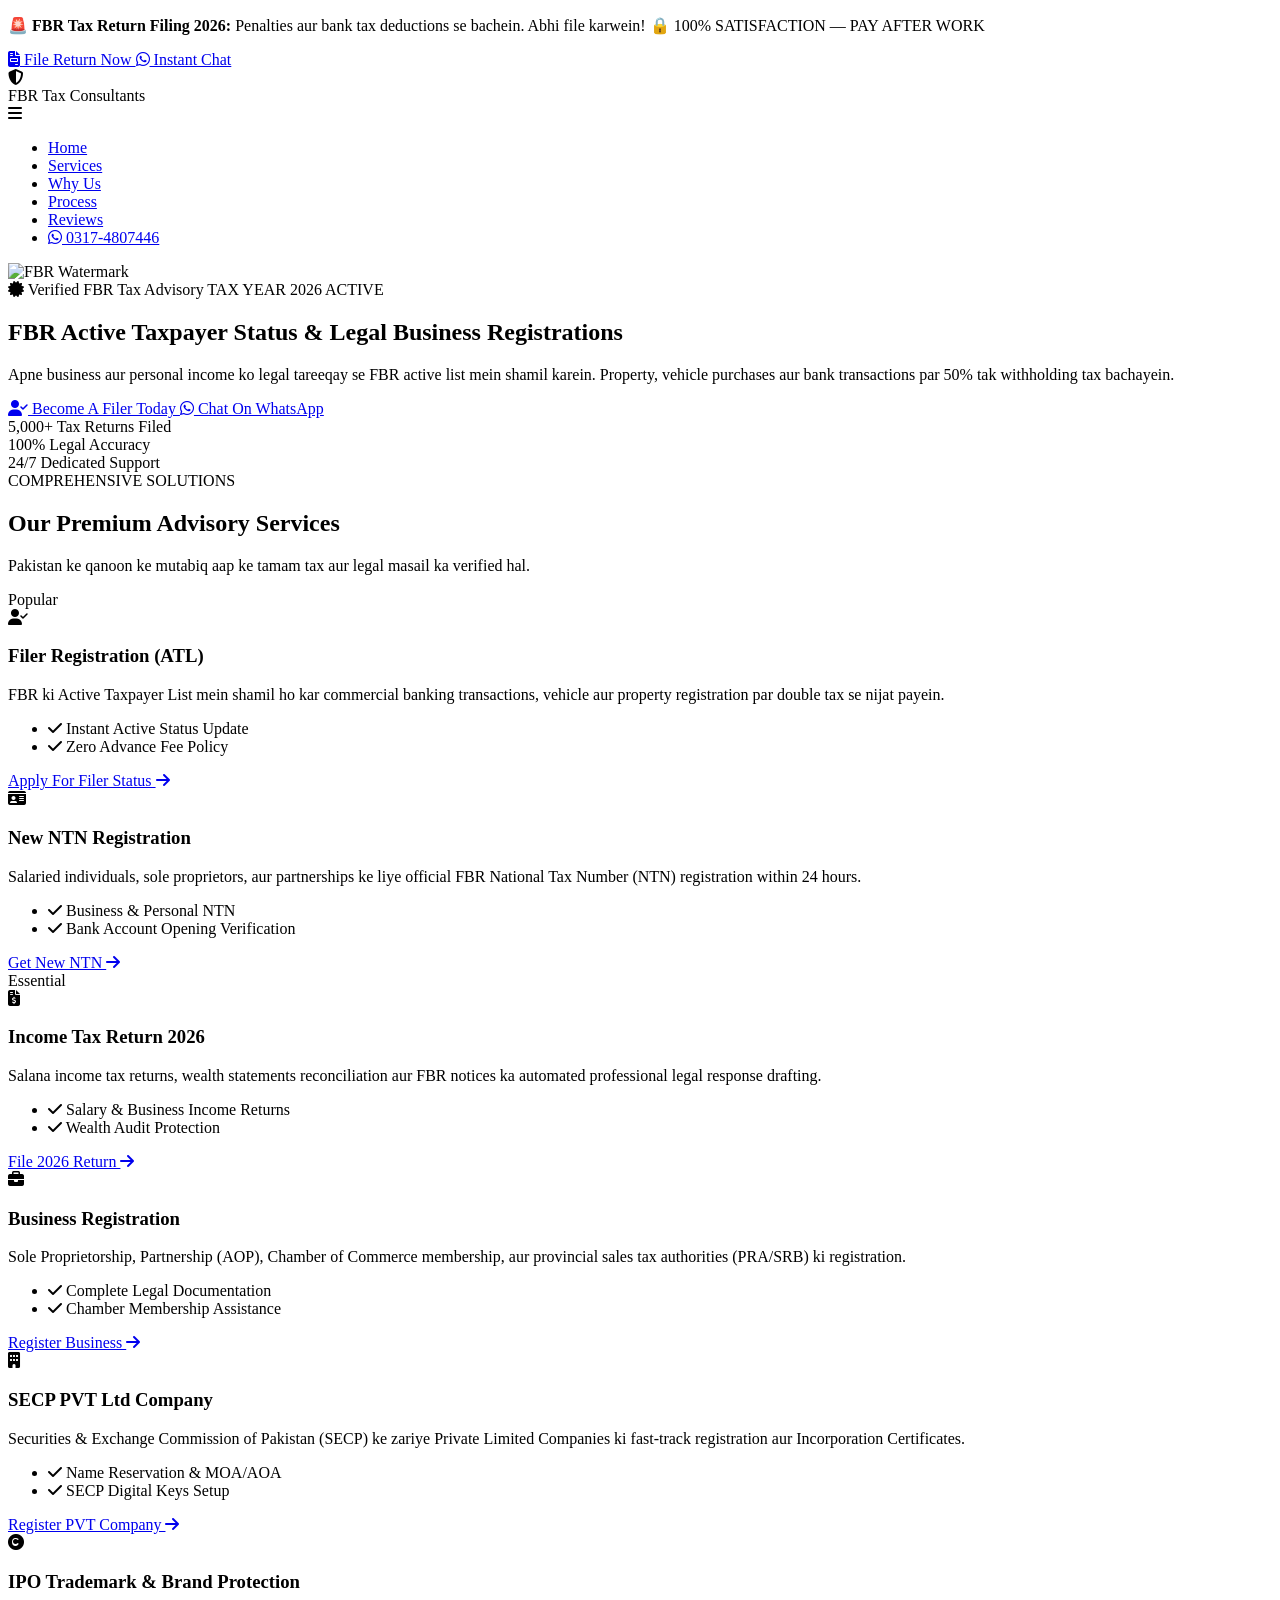
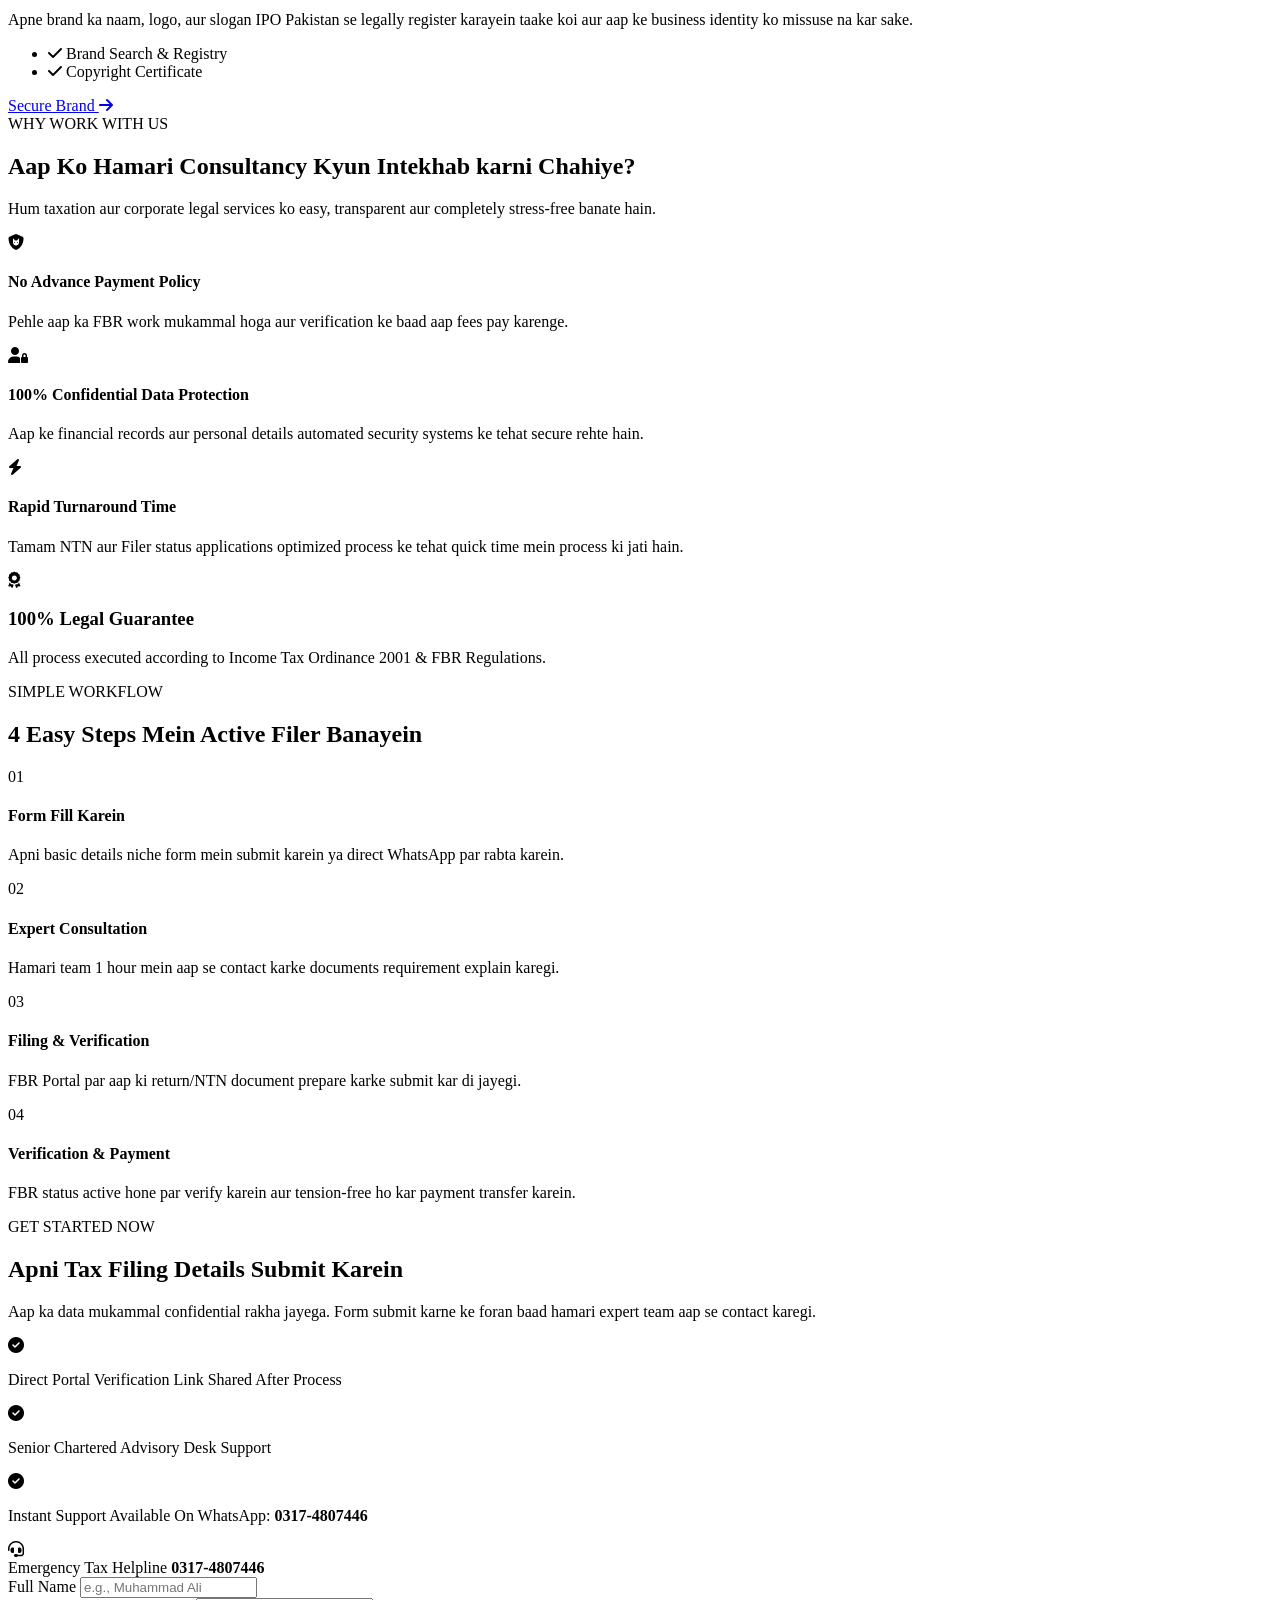
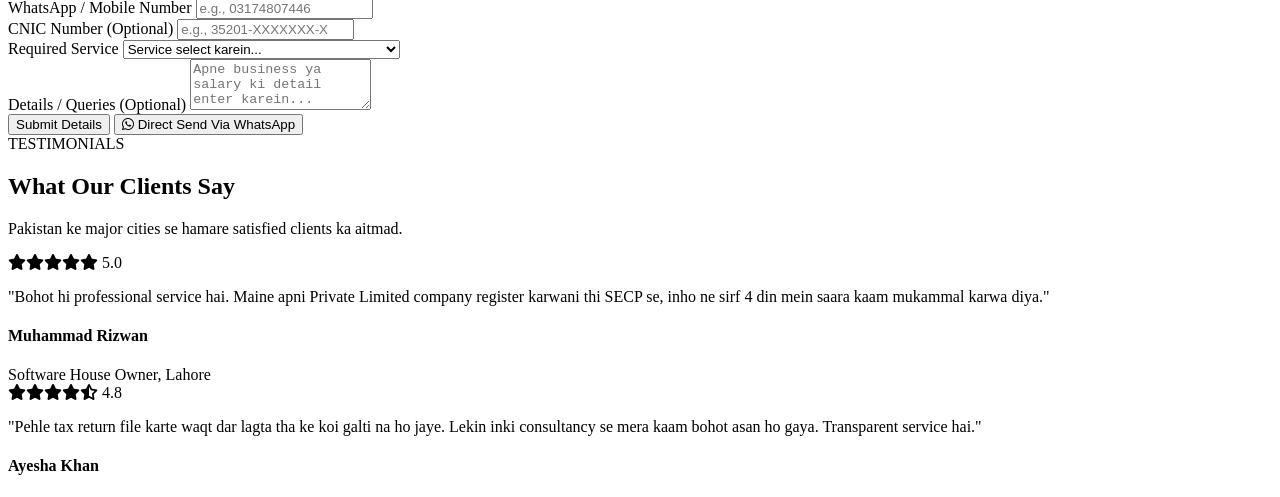
==== index.html @ a54fa44b "Add initial HTML structure for FBR Tax Consultants This HTML file contains the complete structure fo" ====
<!DOCTYPE html>
<html lang="en">
<head>
    <meta charset="UTF-8">
    <meta name="viewport" content="width=device-width, initial-scale=1.0">
    <title>FBR Tax Consultants Pakistan | Official Tax & Legal Advisory</title>
    <link rel="stylesheet" href="style.css">
    <link rel="stylesheet" href="https://cdnjs.cloudflare.com/ajax/libs/font-awesome/6.4.0/css/all.min.css">
    <link href="https://fonts.googleapis.com/css2?family=Plus+Jakarta+Sans:wght@300;400;500;600;700;800&display=swap" rel="stylesheet">
</head>
<body>

    <!-- Top Announcement Bar -->
    <div class="announcement-bar" onclick="location.href='#appointment'">
        <div class="bar-content">
            <span class="live-pulse"></span>
            <p><strong>🚨 FBR Tax Return Filing 2026:</strong> Penalties aur bank tax deductions se bachein. Abhi file karwein! <span class="trust-badge-text">🔒 100% SATISFACTION — PAY AFTER WORK</span></p>
        </div>
        
        <div class="bar-actions">
            <a href="#appointment" class="bar-btn bar-form-btn">
                <i class="fa-solid fa-file-invoice"></i> File Return Now
            </a>
            <a href="https://wa.me/923174807446?text=Hi,%20I%20want%20to%20file%20my%20FBR%20Tax%20Return%20for%202026." class="bar-btn bar-whatsapp-btn" target="_blank" onclick="event.stopPropagation();">
                <i class="fa-brands fa-whatsapp"></i> Instant Chat
            </a>
        </div>
    </div>

    <!-- Navigation Bar -->
    <header>
        <nav class="navbar">
            <div class="logo">
                <div class="logo-icon-wrap"><i class="fa-solid fa-shield-halved"></i></div>
                <div class="logo-text">FBR Tax <span>Consultants</span></div>
            </div>
            <div class="menu-toggle" id="mobile-menu">
                <i class="fa-solid fa-bars"></i>
            </div>
            <ul class="nav-links">
                <li><a href="#hero" class="active">Home</a></li>
                <li><a href="#services">Services</a></li>
                <li><a href="#why-us">Why Us</a></li>
                <li><a href="#process">Process</a></li>
                <li><a href="#reviews">Reviews</a></li>
                <li><a href="https://wa.me/923174807446" class="nav-cta-btn" target="_blank"><i class="fa-brands fa-whatsapp"></i> 0317-4807446</a></li>
            </ul>
        </nav>
    </header>

    <main>
        <!-- Extended Hero Section -->
        <section id="hero" class="hero-section">
            <div class="fbr-watermark-layer">
                <img src="https://upload.wikimedia.org/wikipedia/commons/4/43/Federal_Board_of_Revenue_Logo.png" alt="FBR Watermark">
            </div>
            
            <div class="hero-container">
                <div class="hero-badge-wrap">
                    <span class="hero-top-badge"><i class="fa-solid fa-certificate"></i> Verified FBR Tax Advisory</span>
                    <span class="hero-year-badge">TAX YEAR 2026 ACTIVE</span>
                </div>
                
                <h1>FBR Active Taxpayer Status & Legal Business Registrations</h1>
                <p>Apne business aur personal income ko legal tareeqay se FBR active list mein shamil karein. Property, vehicle purchases aur bank transactions par 50% tak withholding tax bachayein.</p>
                
                <div class="hero-buttons">
                    <a href="#appointment" class="btn btn-primary btn-glow">
                        <i class="fa-solid fa-user-check"></i> Become A Filer Today
                    </a>
                    <a href="https://wa.me/923174807446?text=Hi,%20I%20need%20tax%20consultancy." target="_blank" class="btn btn-whatsapp-hero">
                        <i class="fa-brands fa-whatsapp"></i> Chat On WhatsApp
                    </a>
                </div>

                <!-- Live Metrics Bar -->
                <div class="hero-stats">
                    <div class="stat-item">
                        <span class="stat-num">5,000+</span>
                        <span class="stat-desc">Tax Returns Filed</span>
                    </div>
                    <div class="stat-divider"></div>
                    <div class="stat-item">
                        <span class="stat-num">100%</span>
                        <span class="stat-desc">Legal Accuracy</span>
                    </div>
                    <div class="stat-divider"></div>
                    <div class="stat-item">
                        <span class="stat-num">24/7</span>
                        <span class="stat-desc">Dedicated Support</span>
                    </div>
                </div>
            </div>
        </section>

        <!-- Services Grid Section -->
        <section id="services" class="services-section">
            <div class="section-header">
                <span class="section-tag">COMPREHENSIVE SOLUTIONS</span>
                <h2>Our Premium Advisory Services</h2>
                <p>Pakistan ke qanoon ke mutabiq aap ke tamam tax aur legal masail ka verified hal.</p>
            </div>
            
            <div class="services-grid">
                <div class="service-card">
                    <div class="card-badge">Popular</div>
                    <div class="service-icon"><i class="fa-solid fa-user-check"></i></div>
                    <h3>Filer Registration (ATL)</h3>
                    <p>FBR ki Active Taxpayer List mein shamil ho kar commercial banking transactions, vehicle aur property registration par double tax se nijat payein.</p>
                    <ul class="service-features">
                        <li><i class="fa-solid fa-check"></i> Instant Active Status Update</li>
                        <li><i class="fa-solid fa-check"></i> Zero Advance Fee Policy</li>
                    </ul>
                    <a href="#appointment" class="service-link">Apply For Filer Status <i class="fa-solid fa-arrow-right"></i></a>
                </div>
                
                <div class="service-card">
                    <div class="service-icon"><i class="fa-solid fa-id-card"></i></div>
                    <h3>New NTN Registration</h3>
                    <p>Salaried individuals, sole proprietors, aur partnerships ke liye official FBR National Tax Number (NTN) registration within 24 hours.</p>
                    <ul class="service-features">
                        <li><i class="fa-solid fa-check"></i> Business & Personal NTN</li>
                        <li><i class="fa-solid fa-check"></i> Bank Account Opening Verification</li>
                    </ul>
                    <a href="#appointment" class="service-link">Get New NTN <i class="fa-solid fa-arrow-right"></i></a>
                </div>
                
                <div class="service-card">
                    <div class="card-badge">Essential</div>
                    <div class="service-icon"><i class="fa-solid fa-file-invoice-dollar"></i></div>
                    <h3>Income Tax Return 2026</h3>
                    <p>Salana income tax returns, wealth statements reconciliation aur FBR notices ka automated professional legal response drafting.</p>
                    <ul class="service-features">
                        <li><i class="fa-solid fa-check"></i> Salary & Business Income Returns</li>
                        <li><i class="fa-solid fa-check"></i> Wealth Audit Protection</li>
                    </ul>
                    <a href="#appointment" class="service-link">File 2026 Return <i class="fa-solid fa-arrow-right"></i></a>
                </div>
                
                <div class="service-card">
                    <div class="service-icon"><i class="fa-solid fa-briefcase"></i></div>
                    <h3>Business Registration</h3>
                    <p>Sole Proprietorship, Partnership (AOP), Chamber of Commerce membership, aur provincial sales tax authorities (PRA/SRB) ki registration.</p>
                    <ul class="service-features">
                        <li><i class="fa-solid fa-check"></i> Complete Legal Documentation</li>
                        <li><i class="fa-solid fa-check"></i> Chamber Membership Assistance</li>
                    </ul>
                    <a href="#appointment" class="service-link">Register Business <i class="fa-solid fa-arrow-right"></i></a>
                </div>
                
                <div class="service-card">
                    <div class="service-icon"><i class="fa-solid fa-building"></i></div>
                    <h3>SECP PVT Ltd Company</h3>
                    <p>Securities & Exchange Commission of Pakistan (SECP) ke zariye Private Limited Companies ki fast-track registration aur Incorporation Certificates.</p>
                    <ul class="service-features">
                        <li><i class="fa-solid fa-check"></i> Name Reservation & MOA/AOA</li>
                        <li><i class="fa-solid fa-check"></i> SECP Digital Keys Setup</li>
                    </ul>
                    <a href="#appointment" class="service-link">Register PVT Company <i class="fa-solid fa-arrow-right"></i></a>
                </div>
                
                <div class="service-card">
                    <div class="service-icon"><i class="fa-solid fa-copyright"></i></div>
                    <h3>IPO Trademark & Brand Protection</h3>
                    <p>Apne brand ka naam, logo, aur slogan IPO Pakistan se legally register karayein taake koi aur aap ke business identity ko missuse na kar sake.</p>
                    <ul class="service-features">
                        <li><i class="fa-solid fa-check"></i> Brand Search & Registry</li>
                        <li><i class="fa-solid fa-check"></i> Copyright Certificate</li>
                    </ul>
                    <a href="#appointment" class="service-link">Secure Brand <i class="fa-solid fa-arrow-right"></i></a>
                </div>
            </div>
        </section>

        <!-- Why Choose Us Section -->
        <section id="why-us" class="why-us-section">
            <div class="why-us-container">
                <div class="why-us-content">
                    <span class="section-tag">WHY WORK WITH US</span>
                    <h2>Aap Ko Hamari Consultancy Kyun Intekhab karni Chahiye?</h2>
                    <p>Hum taxation aur corporate legal services ko easy, transparent aur completely stress-free banate hain.</p>
                    
                    <div class="features-list">
                        <div class="feature-box">
                            <div class="feature-icon"><i class="fa-solid fa-shield-cat"></i></div>
                            <div>
                                <h4>No Advance Payment Policy</h4>
                                <p>Pehle aap ka FBR work mukammal hoga aur verification ke baad aap fees pay karenge.</p>
                            </div>
                        </div>
                        <div class="feature-box">
                            <div class="feature-icon"><i class="fa-solid fa-user-lock"></i></div>
                            <div>
                                <h4>100% Confidential Data Protection</h4>
                                <p>Aap ke financial records aur personal details automated security systems ke tehat secure rehte hain.</p>
                            </div>
                        </div>
                        <div class="feature-box">
                            <div class="feature-icon"><i class="fa-solid fa-bolt"></i></div>
                            <div>
                                <h4>Rapid Turnaround Time</h4>
                                <p>Tamam NTN aur Filer status applications optimized process ke tehat quick time mein process ki jati hain.</p>
                            </div>
                        </div>
                    </div>
                </div>
                <div class="why-us-card">
                    <div class="guarantee-badge">
                        <i class="fa-solid fa-award"></i>
                        <h3>100% Legal Guarantee</h3>
                        <p>All process executed according to Income Tax Ordinance 2001 & FBR Regulations.</p>
                    </div>
                </div>
            </div>
        </section>

        <!-- Step-by-Step Workflow Section -->
        <section id="process" class="process-section">
            <div class="section-header">
                <span class="section-tag">SIMPLE WORKFLOW</span>
                <h2>4 Easy Steps Mein Active Filer Banayein</h2>
            </div>
            <div class="process-grid">
                <div class="process-step">
                    <div class="step-num">01</div>
                    <h4>Form Fill Karein</h4>
                    <p>Apni basic details niche form mein submit karein ya direct WhatsApp par rabta karein.</p>
                </div>
                <div class="process-step">
                    <div class="step-num">02</div>
                    <h4>Expert Consultation</h4>
                    <p>Hamari team 1 hour mein aap se contact karke documents requirement explain karegi.</p>
                </div>
                <div class="process-step">
                    <div class="step-num">03</div>
                    <h4>Filing & Verification</h4>
                    <p>FBR Portal par aap ki return/NTN document prepare karke submit kar di jayegi.</p>
                </div>
                <div class="process-step">
                    <div class="step-num">04</div>
                    <h4>Verification & Payment</h4>
                    <p>FBR status active hone par verify karein aur tension-free ho kar payment transfer karein.</p>
                </div>
            </div>
        </section>

        <!-- Form Section -->
        <section id="appointment" class="form-section">
            <div class="form-container">
                <div class="form-info">
                    <span class="section-tag">GET STARTED NOW</span>
                    <h2>Apni Tax Filing Details Submit Karein</h2>
                    <p>Aap ka data mukammal confidential rakha jayega. Form submit karne ke foran baad hamari expert team aap se contact karegi.</p>
                    
                    <div class="info-item">
                        <i class="fa-solid fa-circle-check"></i>
                        <p>Direct Portal Verification Link Shared After Process</p>
                    </div>
                    <div class="info-item">
                        <i class="fa-solid fa-circle-check"></i>
                        <p>Senior Chartered Advisory Desk Support</p>
                    </div>
                    <div class="info-item">
                        <i class="fa-solid fa-circle-check"></i>
                        <p>Instant Support Available On WhatsApp: <strong>0317-4807446</strong></p>
                    </div>

                    <div class="contact-card-mini">
                        <i class="fa-solid fa-headset"></i>
                        <div>
                            <span>Emergency Tax Helpline</span>
                            <strong>0317-4807446</strong>
                        </div>
                    </div>
                </div>

                <form class="tax-form" id="clientTaxForm" action="https://formsubmit.co/raofahmad930@gmail.com" method="POST">
                    <input type="hidden" name="_subject" value="New Client Lead from FBR Tax Website!">
                    <input type="hidden" name="_captcha" value="false">

                    <div class="form-group">
                        <label for="clientName">Full Name</label>
                        <input type="text" id="clientName" name="Full_Name" required placeholder="e.g., Muhammad Ali">
                    </div>
                    <div class="form-group">
                        <label for="clientPhone">WhatsApp / Mobile Number</label>
                        <input type="tel" id="clientPhone" name="Phone_Number" required placeholder="e.g., 03174807446">
                    </div>
                    <div class="form-group">
                        <label for="cnic">CNIC Number (Optional)</label>
                        <input type="text" id="cnic" name="CNIC" placeholder="e.g., 35201-XXXXXXX-X">
                    </div>
                    <div class="form-group">
                        <label for="serviceRequired">Required Service</label>
                        <select id="serviceRequired" name="Service_Required" required>
                            <option value="" disabled selected>Service select karein...</option>
                            <option value="Filer Registration">Filer Registration (ATL Status)</option>
                            <option value="NTN Registration">New NTN Registration</option>
                            <option value="Tax Return Filing">Income Tax Return Filing 2026</option>
                            <option value="Business Registration">Business Registration (Sole Proprietorship)</option>
                            <option value="PVT Company Registration">PVT Company Registration (SECP)</option>
                            <option value="Trademark Registration">Trademark / Brand Registration (IPO)</option>
                        </select>
                    </div>
                    <div class="form-group">
                        <label for="clientMessage">Details / Queries (Optional)</label>
                        <textarea id="clientMessage" name="Message" rows="3" placeholder="Apne business ya salary ki detail enter karein..."></textarea>
                    </div>
                    
                    <div class="form-actions">
                        <button type="submit" class="btn btn-primary form-submit">Submit Details</button>
                        <button type="button" id="whatsappDirectBtn" class="btn btn-whatsapp-form">
                            <i class="fa-brands fa-whatsapp"></i> Direct Send Via WhatsApp
                        </button>
                    </div>
                </form>
            </div>
        </section>

        <!-- Testimonials Section -->
        <section id="reviews" class="reviews-section">
            <div class="section-header">
                <span class="section-tag">TESTIMONIALS</span>
                <h2>What Our Clients Say</h2>
                <p>Pakistan ke major cities se hamare satisfied clients ka aitmad.</p>
            </div>

            <div class="reviews-grid">
                <div class="review-card">
                    <div class="stars">
                        <i class="fa-solid fa-star"></i><i class="fa-solid fa-star"></i><i class="fa-solid fa-star"></i><i class="fa-solid fa-star"></i><i class="fa-solid fa-star"></i>
                        <span class="rating-num">5.0</span>
                    </div>
                    <p class="review-text">"Bohot hi professional service hai. Maine apni Private Limited company register karwani thi SECP se, inho ne sirf 4 din mein saara kaam mukammal karwa diya."</p>
                    <div class="client-info">
                        <h4>Muhammad Rizwan</h4>
                        <span>Software House Owner, Lahore</span>
                    </div>
                </div>

                <div class="review-card">
                    <div class="stars">
                        <i class="fa-solid fa-star"></i><i class="fa-solid fa-star"></i><i class="fa-solid fa-star"></i><i class="fa-solid fa-star"></i><i class="fa-solid fa-star-half-stroke"></i>
                        <span class="rating-num">4.8</span>
                    </div>
                    <p class="review-text">"Pehle tax return file karte waqt dar lagta tha ke koi galti na ho jaye. Lekin inki consultancy se mera kaam bohot asan ho gaya. Transparent service hai."</p>
                    <div class="client-info">
                        <h4>Ayesha Khan</h4>
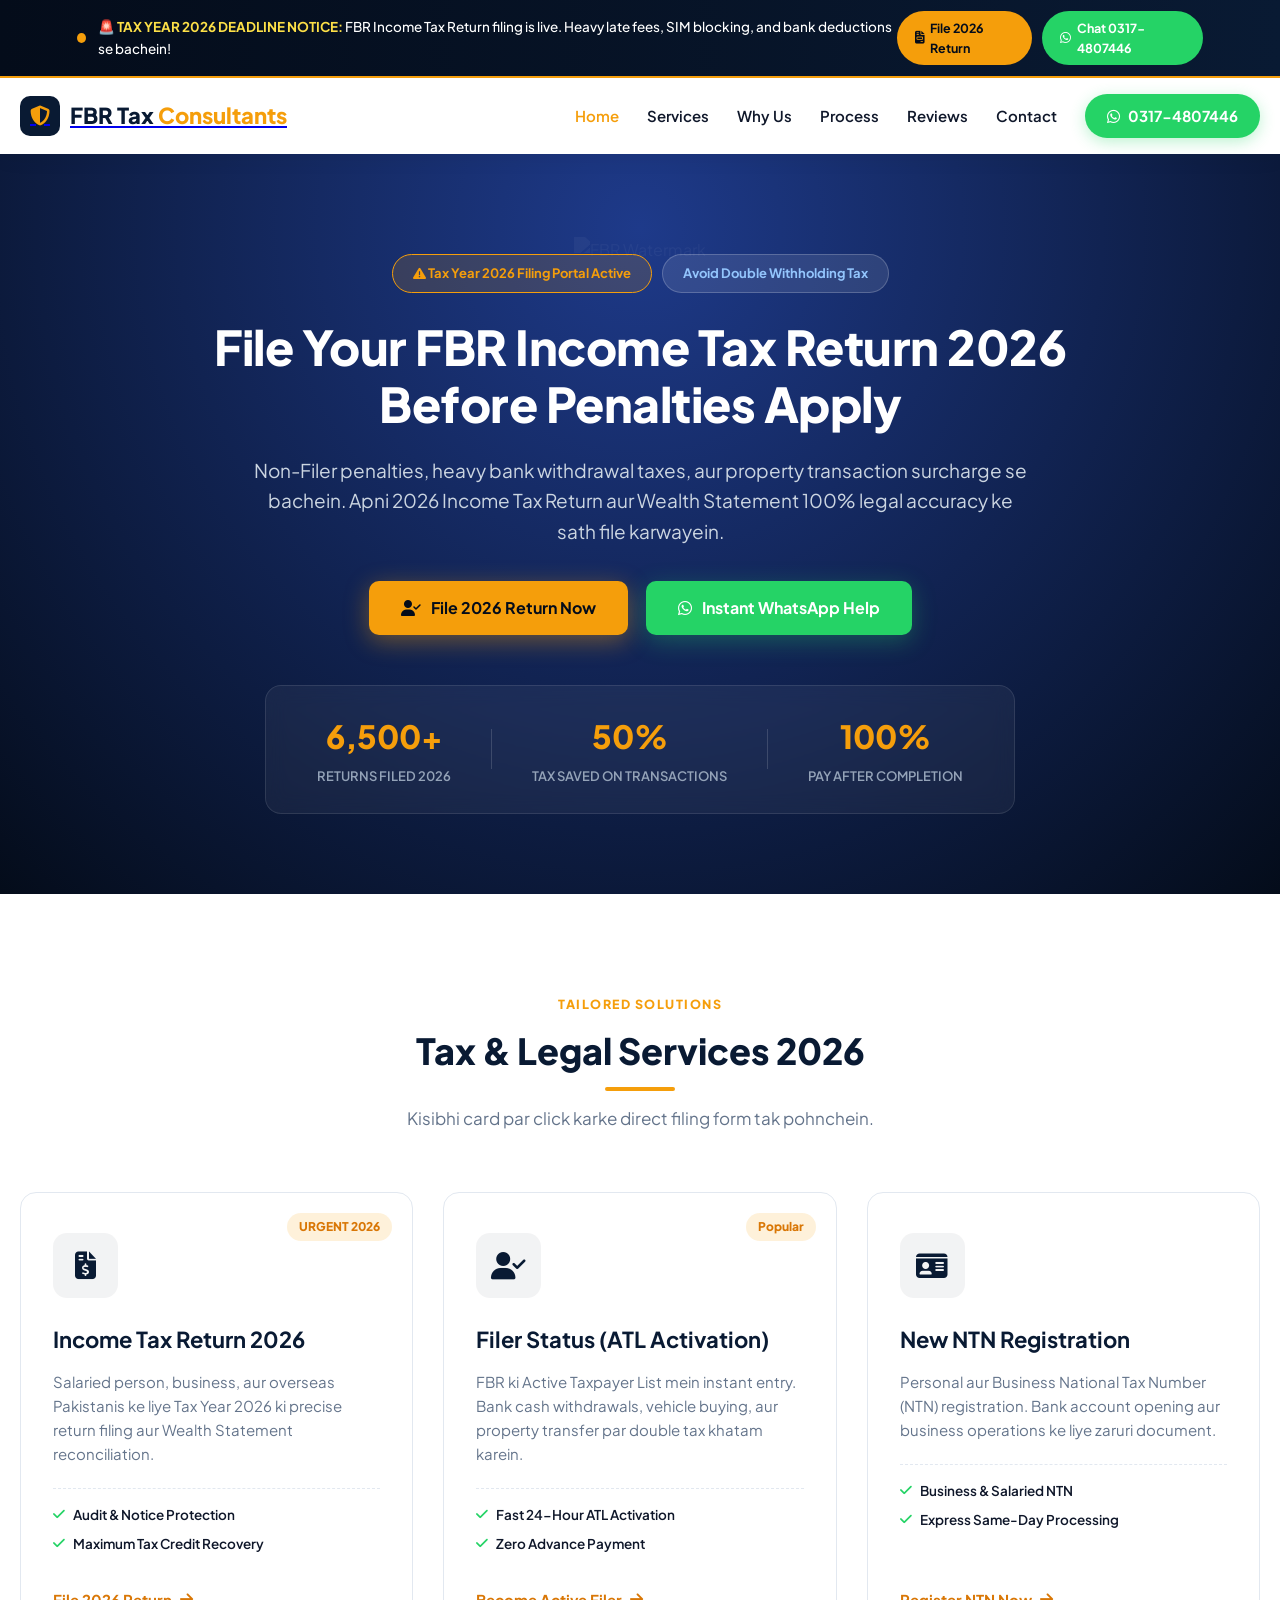
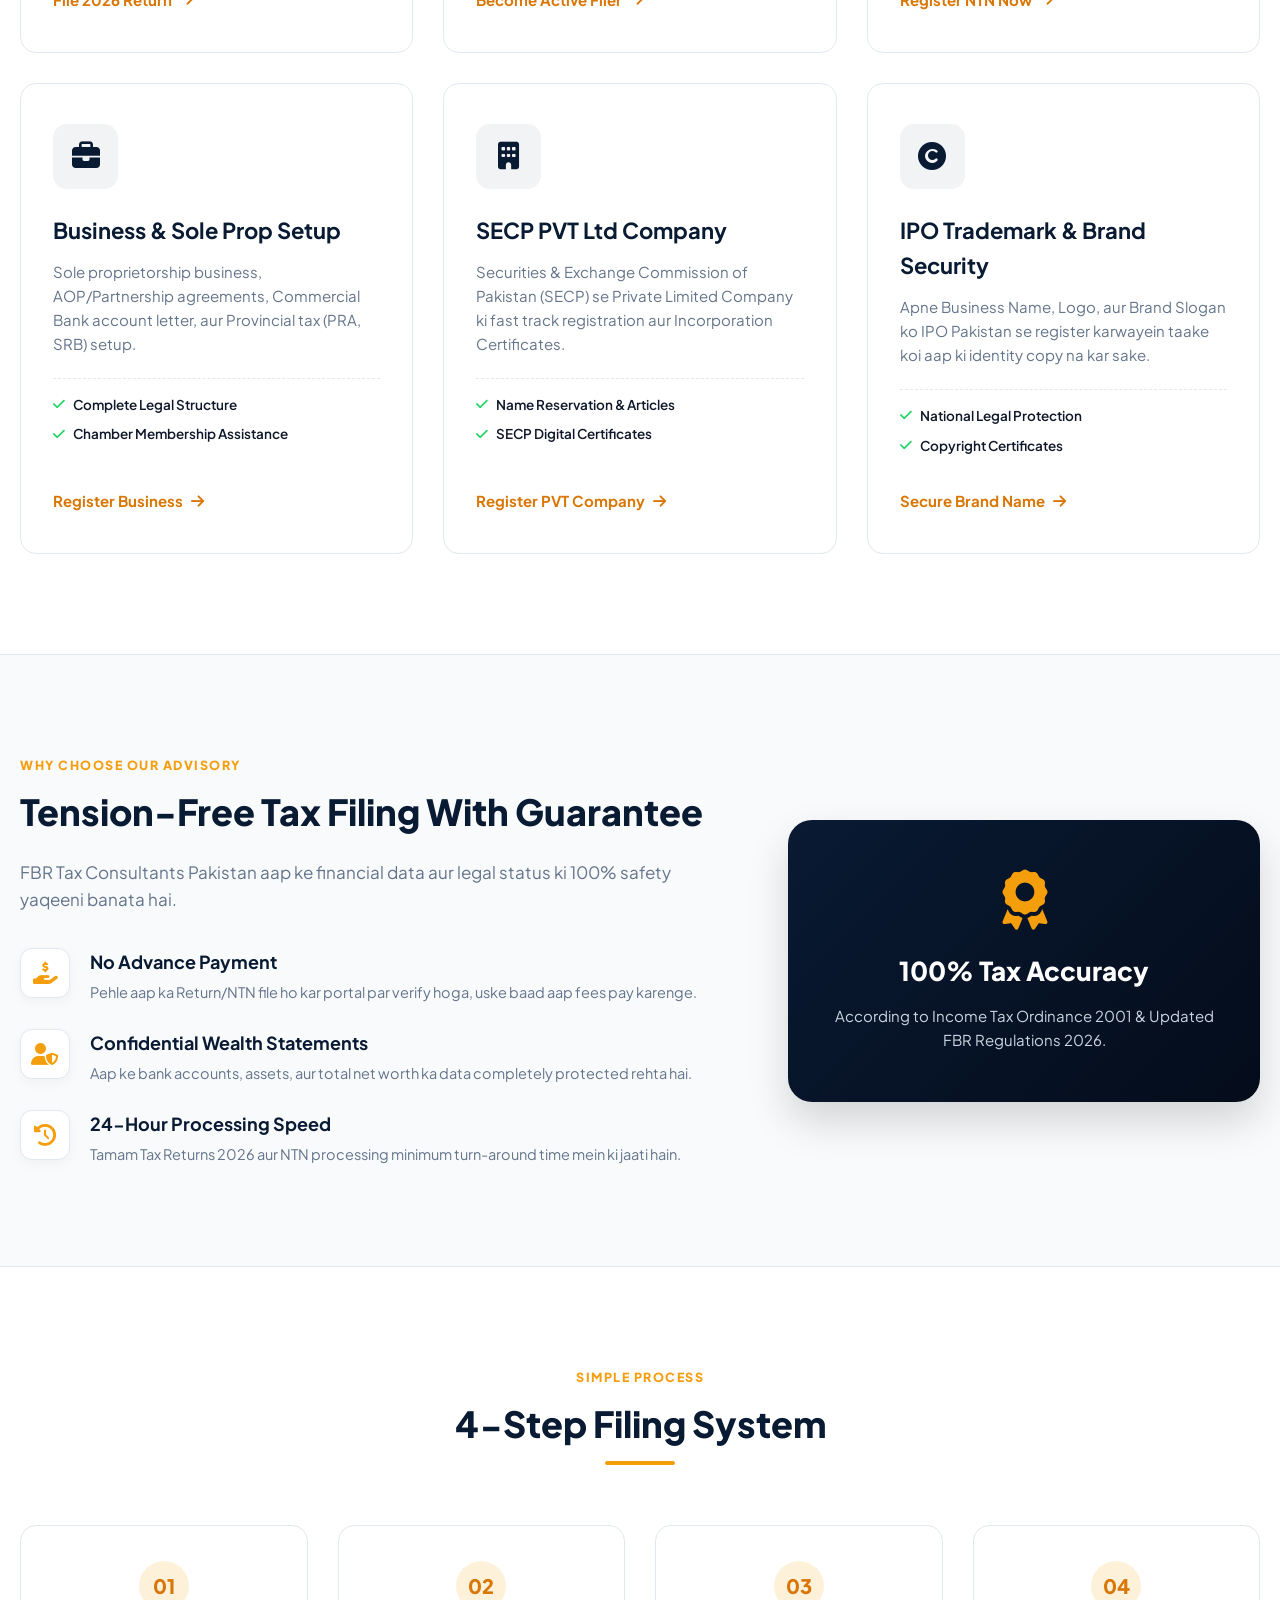
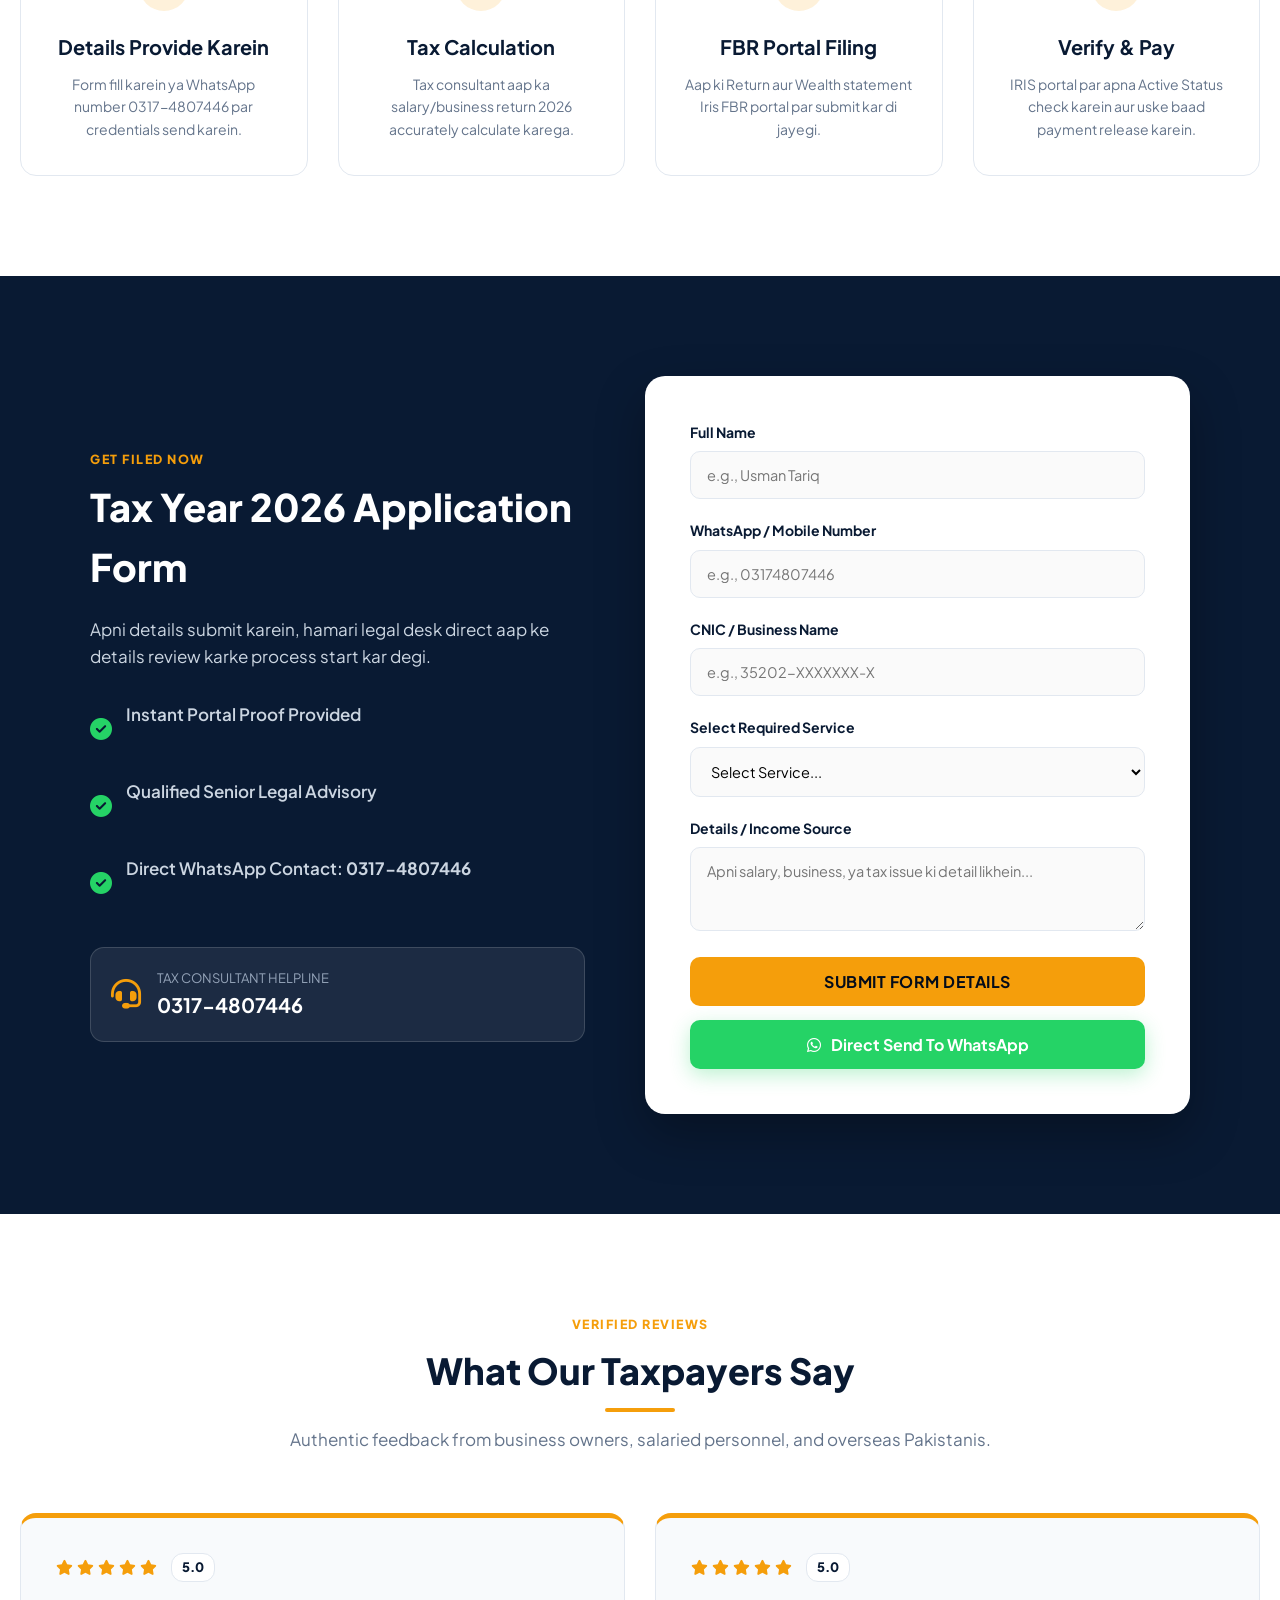
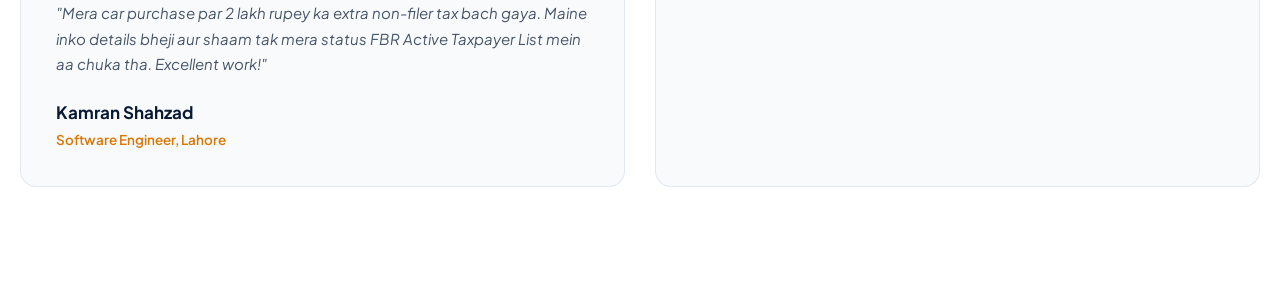
==== commit 71eb9f2c: "Revise content for Tax Year 2026 updates Updated the title and various sections for the 2026 tax yea" ====
--- a/index.html
+++ b/index.html
@@ -3,53 +3,49 @@
 <head>
     <meta charset="UTF-8">
     <meta name="viewport" content="width=device-width, initial-scale=1.0">
-    <title>FBR Tax Consultants Pakistan | Official Tax & Legal Advisory</title>
+    <title>FBR Tax Consultants Pakistan | Official Tax Year 2026 Advisory</title>
     <link rel="stylesheet" href="style.css">
     <link rel="stylesheet" href="https://cdnjs.cloudflare.com/ajax/libs/font-awesome/6.4.0/css/all.min.css">
     <link href="https://fonts.googleapis.com/css2?family=Plus+Jakarta+Sans:wght@300;400;500;600;700;800&display=swap" rel="stylesheet">
 </head>
 <body>
 
-    <!-- Top Announcement Bar -->
-    <div class="announcement-bar" onclick="location.href='#appointment'">
+    <!-- Top Urgency Announcement Bar -->
+    <div class="announcement-bar" id="top-bar">
         <div class="bar-content">
             <span class="live-pulse"></span>
-            <p><strong>🚨 FBR Tax Return Filing 2026:</strong> Penalties aur bank tax deductions se bachein. Abhi file karwein! <span class="trust-badge-text">🔒 100% SATISFACTION — PAY AFTER WORK</span></p>
+            <p><strong>🚨 TAX YEAR 2026 DEADLINE NOTICE:</strong> FBR Income Tax Return filing is live. Heavy late fees, SIM blocking, and bank deductions se bachein!</p>
         </div>
-        
         <div class="bar-actions">
-            <a href="#appointment" class="bar-btn bar-form-btn">
-                <i class="fa-solid fa-file-invoice"></i> File Return Now
-            </a>
-            <a href="https://wa.me/923174807446?text=Hi,%20I%20want%20to%20file%20my%20FBR%20Tax%20Return%20for%202026." class="bar-btn bar-whatsapp-btn" target="_blank" onclick="event.stopPropagation();">
-                <i class="fa-brands fa-whatsapp"></i> Instant Chat
-            </a>
+            <a href="#appointment" class="bar-btn bar-form-btn"><i class="fa-solid fa-file-invoice"></i> File 2026 Return</a>
+            <a href="https://wa.me/923174807446?text=Hi,%20I%20want%20to%20file%20my%20Tax%20Return%202026." class="bar-btn bar-whatsapp-btn" target="_blank"><i class="fa-brands fa-whatsapp"></i> Chat 0317-4807446</a>
         </div>
     </div>
 
     <!-- Navigation Bar -->
     <header>
         <nav class="navbar">
-            <div class="logo">
+            <a href="#hero" class="logo">
                 <div class="logo-icon-wrap"><i class="fa-solid fa-shield-halved"></i></div>
                 <div class="logo-text">FBR Tax <span>Consultants</span></div>
-            </div>
+            </a>
             <div class="menu-toggle" id="mobile-menu">
                 <i class="fa-solid fa-bars"></i>
             </div>
-            <ul class="nav-links">
-                <li><a href="#hero" class="active">Home</a></li>
-                <li><a href="#services">Services</a></li>
-                <li><a href="#why-us">Why Us</a></li>
-                <li><a href="#process">Process</a></li>
-                <li><a href="#reviews">Reviews</a></li>
+            <ul class="nav-links" id="nav-menu">
+                <li><a href="#hero" class="nav-item active">Home</a></li>
+                <li><a href="#services" class="nav-item">Services</a></li>
+                <li><a href="#why-us" class="nav-item">Why Us</a></li>
+                <li><a href="#process" class="nav-item">Process</a></li>
+                <li><a href="#reviews" class="nav-item">Reviews</a></li>
+                <li><a href="#appointment" class="nav-item">Contact</a></li>
                 <li><a href="https://wa.me/923174807446" class="nav-cta-btn" target="_blank"><i class="fa-brands fa-whatsapp"></i> 0317-4807446</a></li>
             </ul>
         </nav>
     </header>
 
     <main>
-        <!-- Extended Hero Section -->
+        <!-- Hero Section -->
         <section id="hero" class="hero-section">
             <div class="fbr-watermark-layer">
                 <img src="https://upload.wikimedia.org/wikipedia/commons/4/43/Federal_Board_of_Revenue_Logo.png" alt="FBR Watermark">
@@ -57,149 +53,154 @@
             
             <div class="hero-container">
                 <div class="hero-badge-wrap">
-                    <span class="hero-top-badge"><i class="fa-solid fa-certificate"></i> Verified FBR Tax Advisory</span>
-                    <span class="hero-year-badge">TAX YEAR 2026 ACTIVE</span>
+                    <span class="hero-top-badge"><i class="fa-solid fa-triangle-exclamation"></i> Tax Year 2026 Filing Portal Active</span>
+                    <span class="hero-year-badge">Avoid Double Withholding Tax</span>
                 </div>
                 
-                <h1>FBR Active Taxpayer Status & Legal Business Registrations</h1>
-                <p>Apne business aur personal income ko legal tareeqay se FBR active list mein shamil karein. Property, vehicle purchases aur bank transactions par 50% tak withholding tax bachayein.</p>
+                <h1>File Your FBR Income Tax Return 2026 Before Penalties Apply</h1>
+                <p>Non-Filer penalties, heavy bank withdrawal taxes, aur property transaction surcharge se bachein. Apni 2026 Income Tax Return aur Wealth Statement 100% legal accuracy ke sath file karwayein.</p>
                 
                 <div class="hero-buttons">
                     <a href="#appointment" class="btn btn-primary btn-glow">
-                        <i class="fa-solid fa-user-check"></i> Become A Filer Today
+                        <i class="fa-solid fa-user-check"></i> File 2026 Return Now
                     </a>
-                    <a href="https://wa.me/923174807446?text=Hi,%20I%20need%20tax%20consultancy." target="_blank" class="btn btn-whatsapp-hero">
-                        <i class="fa-brands fa-whatsapp"></i> Chat On WhatsApp
+                    <a href="https://wa.me/923174807446?text=Hi,%20I%20need%20tax%20consultancy%20for%202026." target="_blank" class="btn btn-whatsapp-hero">
+                        <i class="fa-brands fa-whatsapp"></i> Instant WhatsApp Help
                     </a>
                 </div>
 
-                <!-- Live Metrics Bar -->
                 <div class="hero-stats">
                     <div class="stat-item">
-                        <span class="stat-num">5,000+</span>
-                        <span class="stat-desc">Tax Returns Filed</span>
+                        <span class="stat-num">6,500+</span>
+                        <span class="stat-desc">Returns Filed 2026</span>
+                    </div>
+                    <div class="stat-divider"></div>
+                    <div class="stat-item">
+                        <span class="stat-num">50%</span>
+                        <span class="stat-desc">Tax Saved on Transactions</span>
                     </div>
                     <div class="stat-divider"></div>
                     <div class="stat-item">
                         <span class="stat-num">100%</span>
-                        <span class="stat-desc">Legal Accuracy</span>
-                    </div>
-                    <div class="stat-divider"></div>
-                    <div class="stat-item">
-                        <span class="stat-num">24/7</span>
-                        <span class="stat-desc">Dedicated Support</span>
-                    </div>
-                </div>
-            </div>
-        </section>
-
-        <!-- Services Grid Section -->
+                        <span class="stat-desc">Pay After Completion</span>
+                    </div>
+                </div>
+            </div>
+        </section>
+
+        <!-- Fully Clickable Services Grid -->
         <section id="services" class="services-section">
             <div class="section-header">
-                <span class="section-tag">COMPREHENSIVE SOLUTIONS</span>
-                <h2>Our Premium Advisory Services</h2>
-                <p>Pakistan ke qanoon ke mutabiq aap ke tamam tax aur legal masail ka verified hal.</p>
+                <span class="section-tag">TAILORED SOLUTIONS</span>
+                <h2>Tax & Legal Services 2026</h2>
+                <p>Kisibhi card par click karke direct filing form tak pohnchein.</p>
             </div>
             
             <div class="services-grid">
-                <div class="service-card">
+                <!-- Card 1 -->
+                <div class="service-card clickable-card" data-service="Tax Return Filing 2026">
+                    <div class="card-badge">URGENT 2026</div>
+                    <div class="service-icon"><i class="fa-solid fa-file-invoice-dollar"></i></div>
+                    <h3>Income Tax Return 2026</h3>
+                    <p>Salaried person, business, aur overseas Pakistanis ke liye Tax Year 2026 ki precise return filing aur Wealth Statement reconciliation.</p>
+                    <ul class="service-features">
+                        <li><i class="fa-solid fa-check"></i> Audit & Notice Protection</li>
+                        <li><i class="fa-solid fa-check"></i> Maximum Tax Credit Recovery</li>
+                    </ul>
+                    <div class="service-link">File 2026 Return <i class="fa-solid fa-arrow-right"></i></div>
+                </div>
+
+                <!-- Card 2 -->
+                <div class="service-card clickable-card" data-service="Filer Registration">
                     <div class="card-badge">Popular</div>
                     <div class="service-icon"><i class="fa-solid fa-user-check"></i></div>
-                    <h3>Filer Registration (ATL)</h3>
-                    <p>FBR ki Active Taxpayer List mein shamil ho kar commercial banking transactions, vehicle aur property registration par double tax se nijat payein.</p>
-                    <ul class="service-features">
-                        <li><i class="fa-solid fa-check"></i> Instant Active Status Update</li>
-                        <li><i class="fa-solid fa-check"></i> Zero Advance Fee Policy</li>
-                    </ul>
-                    <a href="#appointment" class="service-link">Apply For Filer Status <i class="fa-solid fa-arrow-right"></i></a>
-                </div>
-                
-                <div class="service-card">
+                    <h3>Filer Status (ATL Activation)</h3>
+                    <p>FBR ki Active Taxpayer List mein instant entry. Bank cash withdrawals, vehicle buying, aur property transfer par double tax khatam karein.</p>
+                    <ul class="service-features">
+                        <li><i class="fa-solid fa-check"></i> Fast 24-Hour ATL Activation</li>
+                        <li><i class="fa-solid fa-check"></i> Zero Advance Payment</li>
+                    </ul>
+                    <div class="service-link">Become Active Filer <i class="fa-solid fa-arrow-right"></i></div>
+                </div>
+
+                <!-- Card 3 -->
+                <div class="service-card clickable-card" data-service="NTN Registration">
                     <div class="service-icon"><i class="fa-solid fa-id-card"></i></div>
                     <h3>New NTN Registration</h3>
-                    <p>Salaried individuals, sole proprietors, aur partnerships ke liye official FBR National Tax Number (NTN) registration within 24 hours.</p>
-                    <ul class="service-features">
-                        <li><i class="fa-solid fa-check"></i> Business & Personal NTN</li>
-                        <li><i class="fa-solid fa-check"></i> Bank Account Opening Verification</li>
-                    </ul>
-                    <a href="#appointment" class="service-link">Get New NTN <i class="fa-solid fa-arrow-right"></i></a>
-                </div>
-                
-                <div class="service-card">
-                    <div class="card-badge">Essential</div>
-                    <div class="service-icon"><i class="fa-solid fa-file-invoice-dollar"></i></div>
-                    <h3>Income Tax Return 2026</h3>
-                    <p>Salana income tax returns, wealth statements reconciliation aur FBR notices ka automated professional legal response drafting.</p>
-                    <ul class="service-features">
-                        <li><i class="fa-solid fa-check"></i> Salary & Business Income Returns</li>
-                        <li><i class="fa-solid fa-check"></i> Wealth Audit Protection</li>
-                    </ul>
-                    <a href="#appointment" class="service-link">File 2026 Return <i class="fa-solid fa-arrow-right"></i></a>
-                </div>
-                
-                <div class="service-card">
+                    <p>Personal aur Business National Tax Number (NTN) registration. Bank account opening aur business operations ke liye zaruri document.</p>
+                    <ul class="service-features">
+                        <li><i class="fa-solid fa-check"></i> Business & Salaried NTN</li>
+                        <li><i class="fa-solid fa-check"></i> Express Same-Day Processing</li>
+                    </ul>
+                    <div class="service-link">Register NTN Now <i class="fa-solid fa-arrow-right"></i></div>
+                </div>
+
+                <!-- Card 4 -->
+                <div class="service-card clickable-card" data-service="Business Registration">
                     <div class="service-icon"><i class="fa-solid fa-briefcase"></i></div>
-                    <h3>Business Registration</h3>
-                    <p>Sole Proprietorship, Partnership (AOP), Chamber of Commerce membership, aur provincial sales tax authorities (PRA/SRB) ki registration.</p>
-                    <ul class="service-features">
-                        <li><i class="fa-solid fa-check"></i> Complete Legal Documentation</li>
+                    <h3>Business & Sole Prop Setup</h3>
+                    <p>Sole proprietorship business, AOP/Partnership agreements, Commercial Bank account letter, aur Provincial tax (PRA, SRB) setup.</p>
+                    <ul class="service-features">
+                        <li><i class="fa-solid fa-check"></i> Complete Legal Structure</li>
                         <li><i class="fa-solid fa-check"></i> Chamber Membership Assistance</li>
                     </ul>
-                    <a href="#appointment" class="service-link">Register Business <i class="fa-solid fa-arrow-right"></i></a>
-                </div>
-                
-                <div class="service-card">
+                    <div class="service-link">Register Business <i class="fa-solid fa-arrow-right"></i></div>
+                </div>
+
+                <!-- Card 5 -->
+                <div class="service-card clickable-card" data-service="PVT Company Registration">
                     <div class="service-icon"><i class="fa-solid fa-building"></i></div>
                     <h3>SECP PVT Ltd Company</h3>
-                    <p>Securities & Exchange Commission of Pakistan (SECP) ke zariye Private Limited Companies ki fast-track registration aur Incorporation Certificates.</p>
-                    <ul class="service-features">
-                        <li><i class="fa-solid fa-check"></i> Name Reservation & MOA/AOA</li>
-                        <li><i class="fa-solid fa-check"></i> SECP Digital Keys Setup</li>
-                    </ul>
-                    <a href="#appointment" class="service-link">Register PVT Company <i class="fa-solid fa-arrow-right"></i></a>
-                </div>
-                
-                <div class="service-card">
+                    <p>Securities & Exchange Commission of Pakistan (SECP) se Private Limited Company ki fast track registration aur Incorporation Certificates.</p>
+                    <ul class="service-features">
+                        <li><i class="fa-solid fa-check"></i> Name Reservation & Articles</li>
+                        <li><i class="fa-solid fa-check"></i> SECP Digital Certificates</li>
+                    </ul>
+                    <div class="service-link">Register PVT Company <i class="fa-solid fa-arrow-right"></i></div>
+                </div>
+
+                <!-- Card 6 -->
+                <div class="service-card clickable-card" data-service="Trademark Registration">
                     <div class="service-icon"><i class="fa-solid fa-copyright"></i></div>
-                    <h3>IPO Trademark & Brand Protection</h3>
-                    <p>Apne brand ka naam, logo, aur slogan IPO Pakistan se legally register karayein taake koi aur aap ke business identity ko missuse na kar sake.</p>
-                    <ul class="service-features">
-                        <li><i class="fa-solid fa-check"></i> Brand Search & Registry</li>
-                        <li><i class="fa-solid fa-check"></i> Copyright Certificate</li>
-                    </ul>
-                    <a href="#appointment" class="service-link">Secure Brand <i class="fa-solid fa-arrow-right"></i></a>
-                </div>
-            </div>
-        </section>
-
-        <!-- Why Choose Us Section -->
+                    <h3>IPO Trademark & Brand Security</h3>
+                    <p>Apne Business Name, Logo, aur Brand Slogan ko IPO Pakistan se register karwayein taake koi aap ki identity copy na kar sake.</p>
+                    <ul class="service-features">
+                        <li><i class="fa-solid fa-check"></i> National Legal Protection</li>
+                        <li><i class="fa-solid fa-check"></i> Copyright Certificates</li>
+                    </ul>
+                    <div class="service-link">Secure Brand Name <i class="fa-solid fa-arrow-right"></i></div>
+                </div>
+            </div>
+        </section>
+
+        <!-- Why Choose Us -->
         <section id="why-us" class="why-us-section">
             <div class="why-us-container">
                 <div class="why-us-content">
-                    <span class="section-tag">WHY WORK WITH US</span>
-                    <h2>Aap Ko Hamari Consultancy Kyun Intekhab karni Chahiye?</h2>
-                    <p>Hum taxation aur corporate legal services ko easy, transparent aur completely stress-free banate hain.</p>
+                    <span class="section-tag">WHY CHOOSE OUR ADVISORY</span>
+                    <h2>Tension-Free Tax Filing With Guarantee</h2>
+                    <p>FBR Tax Consultants Pakistan aap ke financial data aur legal status ki 100% safety yaqeeni banata hai.</p>
                     
                     <div class="features-list">
                         <div class="feature-box">
-                            <div class="feature-icon"><i class="fa-solid fa-shield-cat"></i></div>
+                            <div class="feature-icon"><i class="fa-solid fa-hand-holding-dollar"></i></div>
                             <div>
-                                <h4>No Advance Payment Policy</h4>
-                                <p>Pehle aap ka FBR work mukammal hoga aur verification ke baad aap fees pay karenge.</p>
+                                <h4>No Advance Payment</h4>
+                                <p>Pehle aap ka Return/NTN file ho kar portal par verify hoga, uske baad aap fees pay karenge.</p>
                             </div>
                         </div>
                         <div class="feature-box">
-                            <div class="feature-icon"><i class="fa-solid fa-user-lock"></i></div>
+                            <div class="feature-icon"><i class="fa-solid fa-user-shield"></i></div>
                             <div>
-                                <h4>100% Confidential Data Protection</h4>
-                                <p>Aap ke financial records aur personal details automated security systems ke tehat secure rehte hain.</p>
+                                <h4>Confidential Wealth Statements</h4>
+                                <p>Aap ke bank accounts, assets, aur total net worth ka data completely protected rehta hai.</p>
                             </div>
                         </div>
                         <div class="feature-box">
-                            <div class="feature-icon"><i class="fa-solid fa-bolt"></i></div>
+                            <div class="feature-icon"><i class="fa-solid fa-clock-rotate-left"></i></div>
                             <div>
-                                <h4>Rapid Turnaround Time</h4>
-                                <p>Tamam NTN aur Filer status applications optimized process ke tehat quick time mein process ki jati hain.</p>
+                                <h4>24-Hour Processing Speed</h4>
+                                <p>Tamam Tax Returns 2026 aur NTN processing minimum turn-around time mein ki jaati hain.</p>
                             </div>
                         </div>
                     </div>
@@ -207,143 +208,142 @@
                 <div class="why-us-card">
                     <div class="guarantee-badge">
                         <i class="fa-solid fa-award"></i>
-                        <h3>100% Legal Guarantee</h3>
-                        <p>All process executed according to Income Tax Ordinance 2001 & FBR Regulations.</p>
-                    </div>
-                </div>
-            </div>
-        </section>
-
-        <!-- Step-by-Step Workflow Section -->
+                        <h3>100% Tax Accuracy</h3>
+                        <p>According to Income Tax Ordinance 2001 & Updated FBR Regulations 2026.</p>
+                    </div>
+                </div>
+            </div>
+        </section>
+
+        <!-- Workflow Step-by-Step -->
         <section id="process" class="process-section">
             <div class="section-header">
-                <span class="section-tag">SIMPLE WORKFLOW</span>
-                <h2>4 Easy Steps Mein Active Filer Banayein</h2>
+                <span class="section-tag">SIMPLE PROCESS</span>
+                <h2>4-Step Filing System</h2>
             </div>
             <div class="process-grid">
                 <div class="process-step">
                     <div class="step-num">01</div>
-                    <h4>Form Fill Karein</h4>
-                    <p>Apni basic details niche form mein submit karein ya direct WhatsApp par rabta karein.</p>
+                    <h4>Details Provide Karein</h4>
+                    <p>Form fill karein ya WhatsApp number 0317-4807446 par credentials send karein.</p>
                 </div>
                 <div class="process-step">
                     <div class="step-num">02</div>
-                    <h4>Expert Consultation</h4>
-                    <p>Hamari team 1 hour mein aap se contact karke documents requirement explain karegi.</p>
+                    <h4>Tax Calculation</h4>
+                    <p>Tax consultant aap ka salary/business return 2026 accurately calculate karega.</p>
                 </div>
                 <div class="process-step">
                     <div class="step-num">03</div>
-                    <h4>Filing & Verification</h4>
-                    <p>FBR Portal par aap ki return/NTN document prepare karke submit kar di jayegi.</p>
+                    <h4>FBR Portal Filing</h4>
+                    <p>Aap ki Return aur Wealth statement Iris FBR portal par submit kar di jayegi.</p>
                 </div>
                 <div class="process-step">
                     <div class="step-num">04</div>
-                    <h4>Verification & Payment</h4>
-                    <p>FBR status active hone par verify karein aur tension-free ho kar payment transfer karein.</p>
-                </div>
-            </div>
-        </section>
-
-        <!-- Form Section -->
+                    <h4>Verify & Pay</h4>
+                    <p>IRIS portal par apna Active Status check karein aur uske baad payment release karein.</p>
+                </div>
+            </div>
+        </section>
+
+        <!-- Client Lead Form Section -->
         <section id="appointment" class="form-section">
             <div class="form-container">
                 <div class="form-info">
-                    <span class="section-tag">GET STARTED NOW</span>
-                    <h2>Apni Tax Filing Details Submit Karein</h2>
-                    <p>Aap ka data mukammal confidential rakha jayega. Form submit karne ke foran baad hamari expert team aap se contact karegi.</p>
+                    <span class="section-tag">GET FILED NOW</span>
+                    <h2>Tax Year 2026 Application Form</h2>
+                    <p>Apni details submit karein, hamari legal desk direct aap ke details review karke process start kar degi.</p>
                     
                     <div class="info-item">
                         <i class="fa-solid fa-circle-check"></i>
-                        <p>Direct Portal Verification Link Shared After Process</p>
+                        <p>Instant Portal Proof Provided</p>
                     </div>
                     <div class="info-item">
                         <i class="fa-solid fa-circle-check"></i>
-                        <p>Senior Chartered Advisory Desk Support</p>
+                        <p>Qualified Senior Legal Advisory</p>
                     </div>
                     <div class="info-item">
                         <i class="fa-solid fa-circle-check"></i>
-                        <p>Instant Support Available On WhatsApp: <strong>0317-4807446</strong></p>
+                        <p>Direct WhatsApp Contact: <strong>0317-4807446</strong></p>
                     </div>
 
                     <div class="contact-card-mini">
                         <i class="fa-solid fa-headset"></i>
                         <div>
-                            <span>Emergency Tax Helpline</span>
+                            <span>Tax Consultant Helpline</span>
                             <strong>0317-4807446</strong>
                         </div>
                     </div>
                 </div>
 
                 <form class="tax-form" id="clientTaxForm" action="https://formsubmit.co/raofahmad930@gmail.com" method="POST">
-                    <input type="hidden" name="_subject" value="New Client Lead from FBR Tax Website!">
+                    <input type="hidden" name="_subject" value="New 2026 Tax Lead Submitted!">
                     <input type="hidden" name="_captcha" value="false">
 
                     <div class="form-group">
                         <label for="clientName">Full Name</label>
-                        <input type="text" id="clientName" name="Full_Name" required placeholder="e.g., Muhammad Ali">
+                        <input type="text" id="clientName" name="Full_Name" required placeholder="e.g., Usman Tariq">
                     </div>
                     <div class="form-group">
                         <label for="clientPhone">WhatsApp / Mobile Number</label>
                         <input type="tel" id="clientPhone" name="Phone_Number" required placeholder="e.g., 03174807446">
                     </div>
                     <div class="form-group">
-                        <label for="cnic">CNIC Number (Optional)</label>
-                        <input type="text" id="cnic" name="CNIC" placeholder="e.g., 35201-XXXXXXX-X">
-                    </div>
-                    <div class="form-group">
-                        <label for="serviceRequired">Required Service</label>
+                        <label for="cnic">CNIC / Business Name</label>
+                        <input type="text" id="cnic" name="CNIC_Business" placeholder="e.g., 35202-XXXXXXX-X">
+                    </div>
+                    <div class="form-group">
+                        <label for="serviceRequired">Select Required Service</label>
                         <select id="serviceRequired" name="Service_Required" required>
-                            <option value="" disabled selected>Service select karein...</option>
-                            <option value="Filer Registration">Filer Registration (ATL Status)</option>
+                            <option value="" disabled selected>Select Service...</option>
+                            <option value="Tax Return Filing 2026">Income Tax Return Filing 2026</option>
+                            <option value="Filer Registration">Filer Registration (ATL Activation)</option>
                             <option value="NTN Registration">New NTN Registration</option>
-                            <option value="Tax Return Filing">Income Tax Return Filing 2026</option>
                             <option value="Business Registration">Business Registration (Sole Proprietorship)</option>
                             <option value="PVT Company Registration">PVT Company Registration (SECP)</option>
                             <option value="Trademark Registration">Trademark / Brand Registration (IPO)</option>
                         </select>
                     </div>
                     <div class="form-group">
-                        <label for="clientMessage">Details / Queries (Optional)</label>
-                        <textarea id="clientMessage" name="Message" rows="3" placeholder="Apne business ya salary ki detail enter karein..."></textarea>
+                        <label for="clientMessage">Details / Income Source</label>
+                        <textarea id="clientMessage" name="Message" rows="3" placeholder="Apni salary, business, ya tax issue ki detail likhein..."></textarea>
                     </div>
                     
                     <div class="form-actions">
-                        <button type="submit" class="btn btn-primary form-submit">Submit Details</button>
+                        <button type="submit" class="btn btn-primary form-submit">Submit Form Details</button>
                         <button type="button" id="whatsappDirectBtn" class="btn btn-whatsapp-form">
-                            <i class="fa-brands fa-whatsapp"></i> Direct Send Via WhatsApp
+                            <i class="fa-brands fa-whatsapp"></i> Direct Send To WhatsApp
                         </button>
                     </div>
                 </form>
             </div>
         </section>
 
-        <!-- Testimonials Section -->
+        <!-- Genuine Client Reviews Section -->
         <section id="reviews" class="reviews-section">
             <div class="section-header">
-                <span class="section-tag">TESTIMONIALS</span>
-                <h2>What Our Clients Say</h2>
-                <p>Pakistan ke major cities se hamare satisfied clients ka aitmad.</p>
+                <span class="section-tag">VERIFIED REVIEWS</span>
+                <h2>What Our Taxpayers Say</h2>
+                <p>Authentic feedback from business owners, salaried personnel, and overseas Pakistanis.</p>
             </div>
 
             <div class="reviews-grid">
+                <!-- Review 1 -->
                 <div class="review-card">
                     <div class="stars">
                         <i class="fa-solid fa-star"></i><i class="fa-solid fa-star"></i><i class="fa-solid fa-star"></i><i class="fa-solid fa-star"></i><i class="fa-solid fa-star"></i>
                         <span class="rating-num">5.0</span>
                     </div>
-                    <p class="review-text">"Bohot hi professional service hai. Maine apni Private Limited company register karwani thi SECP se, inho ne sirf 4 din mein saara kaam mukammal karwa diya."</p>
+                    <p class="review-text">"Mera car purchase par 2 lakh rupey ka extra non-filer tax bach gaya. Maine inko details bheji aur shaam tak mera status FBR Active Taxpayer List mein aa chuka tha. Excellent work!"</p>
                     <div class="client-info">
-                        <h4>Muhammad Rizwan</h4>
-                        <span>Software House Owner, Lahore</span>
-                    </div>
-                </div>
-
+                        <h4>Kamran Shahzad</h4>
+                        <span>Software Engineer, Lahore</span>
+                    </div>
+                </div>
+
+                <!-- Review 2 -->
                 <div class="review-card">
                     <div class="stars">
-                        <i class="fa-solid fa-star"></i><i class="fa-solid fa-star"></i><i class="fa-solid fa-star"></i><i class="fa-solid fa-star"></i><i class="fa-solid fa-star-half-stroke"></i>
-                        <span class="rating-num">4.8</span>
-                    </div>
-                    <p class="review-text">"Pehle tax return file karte waqt dar lagta tha ke koi galti na ho jaye. Lekin inki consultancy se mera kaam bohot asan ho gaya. Transparent service hai."</p>
-                    <div class="client-info">
-                        <h4>Ayesha Khan</h4>
-                      
+                        <i class="fa-solid fa-star"></i><i class="fa-solid fa-star"></i><i class="fa-solid fa-star"></i><i class="fa-solid fa-star"></i><i class="fa-solid fa-star"></i>
+                        <span class="rating-num">5.0</span>
+                    </div>
+                    <p cl
--- a/style.css
+++ b/style.css
@@ -0,0 +1,338 @@
+/* --- Enterprise CSS Reset & Typography --- */
+* {
+    margin: 0;
+    padding: 0;
+    box-sizing: border-box;
+    font-family: 'Plus Jakarta Sans', system-ui, -apple-system, sans-serif;
+    scroll-behavior: smooth;
+}
+
+:root {
+    --primary-blue: #091a33; 
+    --secondary-blue: #0f2b54;
+    --accent-gold: #f59e0b;
+    --accent-gold-hover: #d97706;
+    --wa-green: #25D366;
+    --wa-green-hover: #1ebd58;
+    --dark-navy: #040c1a;
+    --light-bg: #f8fafc;
+    --card-bg: #ffffff;
+    --text-main: #0f172a;
+    --text-muted: #64748b;
+    --border-color: #e2e8f0;
+}
+
+body {
+    color: var(--text-main);
+    background-color: #ffffff;
+    line-height: 1.6;
+    overflow-x: hidden;
+}
+
+/* --- Announcement Bar --- */
+.announcement-bar {
+    background: linear-gradient(90deg, #040c1a 0%, #091a33 100%); 
+    color: #ffffff;
+    display: flex;
+    justify-content: space-between;
+    align-items: center;
+    padding: 11px 6%;
+    cursor: pointer;
+    position: relative;
+    z-index: 1001;
+    font-size: 13.5px;
+    border-bottom: 2px solid var(--accent-gold);
+}
+
+.bar-content { display: flex; align-items: center; gap: 12px; }
+.live-pulse {
+    width: 10px; height: 10px;
+    background-color: var(--accent-gold);
+    border-radius: 50%;
+    display: inline-block;
+    box-shadow: 0 0 0 rgba(245, 158, 11, 0.7);
+    animation: pulseGoldDot 1.6s infinite;
+}
+
+.announcement-bar p { margin: 0; font-weight: 500; }
+.announcement-bar p strong { color: #fde047; font-weight: 700; }
+
+.trust-badge-text {
+    background: #ffffff;
+    color: #091a33;
+    padding: 3px 10px;
+    border-radius: 20px;
+    font-weight: 800;
+    margin-left: 8px;
+    display: inline-block;
+    font-size: 11px;
+    letter-spacing: 0.5px;
+}
+
+.bar-actions { display: flex; gap: 10px; }
+.bar-btn { text-decoration: none; padding: 7px 18px; border-radius: 50px; font-weight: 700; display: flex; align-items: center; gap: 6px; font-size: 12.5px; transition: all 0.3s ease; }
+.bar-form-btn { background-color: var(--accent-gold); color: #040c1a; }
+.bar-form-btn:hover { background-color: var(--accent-gold-hover); color: #fff; transform: translateY(-1px); }
+.bar-whatsapp-btn { background-color: var(--wa-green); color: #ffffff; }
+.bar-whatsapp-btn:hover { background-color: var(--wa-green-hover); transform: translateY(-1px); }
+
+/* --- Header & Navigation --- */
+header {
+    background: rgba(255, 255, 255, 0.95);
+    backdrop-filter: blur(12px);
+    position: sticky;
+    top: 0;
+    box-shadow: 0 4px 20px rgba(0,0,0,0.06);
+    z-index: 1000;
+}
+.navbar { display: flex; justify-content: space-between; align-items: center; max-width: 1280px; margin: 0 auto; padding: 16px 20px; }
+.logo { display: flex; align-items: center; gap: 10px; }
+.logo-icon-wrap { width: 40px; height: 40px; background: var(--primary-blue); border-radius: 10px; display: flex; align-items: center; justify-content: center; color: var(--accent-gold); font-size: 20px; }
+.logo-text { font-size: 22px; font-weight: 800; color: var(--primary-blue); }
+.logo-text span { color: var(--accent-gold); }
+
+.nav-links { display: flex; list-style: none; gap: 28px; align-items: center; }
+.nav-links a { text-decoration: none; color: var(--text-main); font-weight: 600; font-size: 15px; transition: 0.3s; }
+.nav-links a:hover, .nav-links a.active { color: var(--accent-gold); }
+.nav-cta-btn { background: var(--wa-green); color: white !important; padding: 10px 22px; border-radius: 50px; font-weight: 700 !important; display: flex; align-items: center; gap: 8px; box-shadow: 0 4px 15px rgba(37, 211, 102, 0.3); }
+.nav-cta-btn:hover { background: var(--wa-green-hover); transform: translateY(-2px); }
+
+/* --- Extended Hero Section --- */
+.hero-section {
+    background: radial-gradient(circle at 50% 10%, #1e3a8a 0%, #040c1a 100%);
+    color: #ffffff;
+    padding: 100px 20px 80px;
+    text-align: center;
+    position: relative;
+    overflow: hidden;
+}
+
+.fbr-watermark-layer {
+    position: absolute;
+    top: 45%; left: 50%;
+    transform: translate(-50%, -50%);
+    width: 500px; height: 500px;
+    pointer-events: none;
+    opacity: 0.04;
+}
+.fbr-watermark-layer img { width: 100%; height: auto; filter: brightness(0) invert(1); }
+
+.hero-container { max-width: 920px; margin: 0 auto; position: relative; z-index: 2; }
+.hero-badge-wrap { display: flex; justify-content: center; gap: 10px; margin-bottom: 25px; flex-wrap: wrap; }
+.hero-top-badge { background: rgba(245, 158, 11, 0.15); border: 1px solid var(--accent-gold); color: var(--accent-gold); padding: 8px 20px; border-radius: 50px; font-weight: 700; font-size: 13px; }
+.hero-year-badge { background: rgba(255, 255, 255, 0.1); border: 1px solid rgba(255, 255, 255, 0.2); color: #93c5fd; padding: 8px 20px; border-radius: 50px; font-weight: 700; font-size: 13px; }
+
+.hero-container h1 { font-size: 48px; color: #ffffff; margin-bottom: 22px; line-height: 1.2; font-weight: 800; letter-spacing: -0.5px; }
+.hero-container p { font-size: 19px; color: #cbd5e1; margin-bottom: 35px; max-width: 780px; margin-left: auto; margin-right: auto; line-height: 1.6; }
+.hero-buttons { display: flex; justify-content: center; gap: 18px; margin-bottom: 50px; }
+
+/* Buttons */
+.btn { padding: 14px 32px; border-radius: 10px; font-weight: 700; text-decoration: none; cursor: pointer; border: none; transition: all 0.3s ease; font-size: 16px; display: inline-flex; align-items: center; gap: 10px; }
+.btn-primary { background: var(--accent-gold); color: #040c1a; }
+.btn-primary:hover { background: var(--accent-gold-hover); color: #fff; transform: translateY(-3px); }
+.btn-glow { box-shadow: 0 6px 25px rgba(245, 158, 11, 0.4); }
+.btn-whatsapp-hero { background: var(--wa-green); color: white; box-shadow: 0 6px 25px rgba(37, 211, 102, 0.3); }
+.btn-whatsapp-hero:hover { background: var(--wa-green-hover); transform: translateY(-3px); }
+
+/* Stats Bar */
+.hero-stats { display: flex; justify-content: center; align-items: center; gap: 40px; background: rgba(255, 255, 255, 0.05); backdrop-filter: blur(10px); border: 1px solid rgba(255, 255, 255, 0.1); padding: 25px 40px; border-radius: 16px; max-width: 750px; margin: 0 auto; }
+.stat-item { text-align: center; }
+.stat-num { display: block; font-size: 32px; font-weight: 800; color: var(--accent-gold); }
+.stat-desc { font-size: 13px; color: #94a3b8; font-weight: 600; text-transform: uppercase; }
+.stat-divider { width: 1px; height: 40px; background: rgba(255,255,255,0.15); }
+
+/* --- Section Headers --- */
+.section-tag { color: var(--accent-gold); font-weight: 800; font-size: 12.5px; letter-spacing: 1.5px; text-transform: uppercase; display: block; margin-bottom: 8px; }
+.section-header { text-align: center; margin-bottom: 60px; }
+.section-header h2 { font-size: 36px; color: var(--primary-blue); font-weight: 800; position: relative; display: inline-block; padding-bottom: 12px; }
+.section-header h2::after { content: ''; width: 70px; height: 4px; background: var(--accent-gold); position: absolute; bottom: 0; left: 50%; transform: translateX(-50%); border-radius: 2px; }
+.section-header p { color: var(--text-muted); margin-top: 14px; font-size: 17px; }
+
+/* --- Services Grid --- */
+.services-section { max-width: 1280px; margin: 0 auto; padding: 100px 20px; }
+.services-grid { display: grid; grid-template-columns: repeat(auto-fit, minmax(340px, 1fr)); gap: 30px; }
+.service-card { border: 1px solid var(--border-color); padding: 40px 32px; border-radius: 16px; background: #fff; transition: all 0.3s ease; text-decoration: none; display: flex; flex-direction: column; position: relative; }
+.service-card:hover { transform: translateY(-8px); box-shadow: 0 20px 40px rgba(0,0,0,0.08); border-color: var(--accent-gold); }
+.card-badge { position: absolute; top: 20px; right: 20px; background: rgba(245, 158, 11, 0.15); color: var(--accent-gold-hover); padding: 4px 12px; border-radius: 20px; font-size: 12px; font-weight: 800; }
+.service-icon { width: 65px; height: 65px; background: rgba(9, 26, 51, 0.05); border-radius: 14px; display: flex; align-items: center; justify-content: center; font-size: 28px; color: var(--primary-blue); margin-bottom: 24px; transition: 0.3s; }
+.service-card:hover .service-icon { background: var(--accent-gold); color: #040c1a; }
+.service-card h3 { font-size: 22px; color: var(--primary-blue); margin-bottom: 12px; font-weight: 700; }
+.service-card p { font-size: 15px; color: var(--text-muted); margin-bottom: 22px; line-height: 1.6; }
+.service-features { list-style: none; margin-bottom: 25px; padding-top: 15px; border-top: 1px dashed var(--border-color); }
+.service-features li { font-size: 13.5px; color: var(--text-main); font-weight: 600; margin-bottom: 8px; display: flex; align-items: center; gap: 8px; }
+.service-features li i { color: var(--wa-green); }
+.service-link { text-decoration: none; color: var(--accent-gold-hover); font-weight: 700; font-size: 15px; margin-top: auto; display: flex; align-items: center; gap: 8px; }
+
+/* --- Why Choose Us --- */
+.why-us-section { background: var(--light-bg); padding: 100px 20px; border-top: 1px solid var(--border-color); border-bottom: 1px solid var(--border-color); }
+.why-us-container { max-width: 1280px; margin: 0 auto; display: grid; grid-template-columns: 1.2fr 0.8fr; gap: 60px; align-items: center; }
+.why-us-content h2 { font-size: 36px; color: var(--primary-blue); font-weight: 800; margin-bottom: 18px; }
+.why-us-content p { color: var(--text-muted); font-size: 17px; margin-bottom: 35px; }
+.features-list { display: flex; flex-direction: column; gap: 25px; }
+.feature-box { display: flex; gap: 20px; align-items: flex-start; }
+.feature-icon { width: 50px; height: 50px; background: #fff; border: 1px solid var(--border-color); border-radius: 12px; display: flex; align-items: center; justify-content: center; font-size: 22px; color: var(--accent-gold); flex-shrink: 0; box-shadow: 0 4px 12px rgba(0,0,0,0.04); }
+.feature-box h4 { font-size: 18px; color: var(--primary-blue); font-weight: 700; margin-bottom: 4px; }
+.feature-box p { font-size: 14.5px; color: var(--text-muted); margin-bottom: 0; }
+.why-us-card { background: linear-gradient(135deg, var(--primary-blue) 0%, var(--dark-navy) 100%); color: white; padding: 50px 40px; border-radius: 24px; text-align: center; box-shadow: 0 20px 40px rgba(0,0,0,0.15); }
+.guarantee-badge i { font-size: 60px; color: var(--accent-gold); margin-bottom: 20px; }
+.guarantee-badge h3 { font-size: 26px; font-weight: 800; margin-bottom: 12px; }
+.guarantee-badge p { color: #cbd5e1; font-size: 15px; }
+
+/* --- Process Section --- */
+.process-section { max-width: 1280px; margin: 0 auto; padding: 100px 20px; }
+.process-grid { display: grid; grid-template-columns: repeat(auto-fit, minmax(250px, 1fr)); gap: 30px; }
+.process-step { background: #fff; border: 1px solid var(--border-color); padding: 35px 25px; border-radius: 16px; position: relative; text-align: center; }
+.step-num { width: 50px; height: 50px; background: rgba(245, 158, 11, 0.15); color: var(--accent-gold-hover); font-weight: 800; font-size: 20px; border-radius: 50%; display: flex; align-items: center; justify-content: center; margin: 0 auto 20px; }
+.process-step h4 { font-size: 20px; color: var(--primary-blue); font-weight: 700; margin-bottom: 10px; }
+.process-step p { font-size: 14px; color: var(--text-muted); }
+
+/* --- Form Section --- */
+.form-section { background: var(--primary-blue); color: white; padding: 100px 20px; }
+.form-container { max-width: 1100px; margin: 0 auto; display: grid; grid-template-columns: 1fr 1.1fr; gap: 60px; align-items: center; }
+.form-info h2 { font-size: 38px; color: #ffffff; font-weight: 800; margin-bottom: 18px; }
+.form-info p { color: #cbd5e1; margin-bottom: 30px; font-size: 17px; }
+.info-item { display: flex; align-items: center; gap: 14px; margin-top: 20px; font-weight: 600; font-size: 15.5px; color: #f8fafc; }
+.info-item i { color: var(--wa-green); font-size: 22px; }
+
+.contact-card-mini { display: flex; align-items: center; gap: 16px; background: rgba(255,255,255,0.08); padding: 20px; border-radius: 14px; border: 1px solid rgba(255,255,255,0.15); margin-top: 35px; }
+.contact-card-mini i { font-size: 30px; color: var(--accent-gold); }
+.contact-card-mini span { display: block; font-size: 13px; color: #94a3b8; text-transform: uppercase; }
+.contact-card-mini strong { font-size: 20px; color: #fff; }
+
+.tax-form { background: #ffffff; color: var(--text-main); padding: 45px; border-radius: 20px; box-shadow: 0 20px 50px rgba(0,0,0,0.3); }
+.form-group { margin-bottom: 20px; }
+.form-group label { display: block; font-weight: 700; margin-bottom: 8px; font-size: 14px; color: var(--primary-blue); }
+.form-group input, .form-group select, .form-group textarea { width: 100%; padding: 14px 16px; border: 1px solid var(--border-color); border-radius: 10px; font-size: 14.5px; outline: none; transition: 0.3s; background: #fafafa; }
+.form-group input:focus, .form-group select:focus, .form-group textarea:focus { border-color: var(--accent-gold); background: #fff; box-shadow: 0 0 0 4px rgba(245, 158, 11, 0.15); }
+
+.form-actions { display: flex; flex-direction: column; gap: 14px; margin-top: 20px; }
+.form-submit { width: 100%; text-transform: uppercase; letter-spacing: 0.5px; justify-content: center; }
+.btn-whatsapp-form { width: 100%; background-color: var(--wa-green); color: white; display: flex; justify-content: center; align-items: center; gap: 10px; font-size: 16px; border: none; padding: 14px 28px; border-radius: 10px; font-weight: 700; cursor: pointer; transition: 0.3s; text-decoration: none; box-shadow: 0 6px 20px rgba(37, 211, 102, 0.3); }
+.btn-whatsapp-form:hover { background-color: var(--wa-green-hover); transform: translateY(-2px); }
+
+/* --- Reviews Section --- */
+.reviews-section { max-width: 1280px; margin: 0 auto; padding: 100px 20px; }
+.reviews-grid { display: grid; grid-template-columns: repeat(auto-fit, minmax(320px, 1fr)); gap: 30px; }
+.review-card { background: var(--light-bg); padding: 35px; border-radius: 16px; border: 1px solid var(--border-color); border-top: 5px solid var(--accent-gold); transition: 0.3s; }
+.review-card:hover { transform: translateY(-6px); box-shadow: 0 15px 30px rgba(0,0,0,0.06); }
+.stars { color: var(--accent-gold); margin-bottom: 18px; font-size: 15px; display: flex; align-items: center; gap: 4px; }
+.rating-num { color: var(--primary-blue); font-weight: 800; margin-left: 10px; font-size: 13px; background: #fff; padding: 3px 10px; border-radius: 12px; border: 1px solid var(--border-color); }
+.review-text { font-style: italic; color: #475569; font-size: 15px; margin-bottom: 22px; line-height: 1.7; }
+.client-info h4 { color: var(--primary-blue); font-size: 17px; font-weight: 700; }
+.client-info span { color: var(--accent-gold-hover); font-size: 13.5px; font-weight: 600; }
+
+/* --- Footer --- */
+footer { background: var(--dark-navy); color: #94a3b8; padding: 80px 20px 30px; font-size: 14.5px; border-top: 1px solid rgba(255,255,255,0.1); }
+.footer-top { max-width: 1280px; margin: 0 auto 60px; display: grid; grid-template-columns: 2fr 1fr 1.5fr; gap: 60px; }
+.footer-col h4 { color: #fff; font-size: 18px; font-weight: 700; margin-bottom: 22px; }
+.footer-links { list-style: none; }
+.footer-links li { margin-bottom: 12px; }
+.footer-links a { color: #94a3b8; text-decoration: none; transition: 0.3s; }
+.footer-links a:hover { color: var(--accent-gold); }
+.footer-col p { margin-bottom: 12px; color: #cbd5e1; display: flex; align-items: center; gap: 10px; }
+.footer-col p i { color: var(--accent-gold); }
+.footer-bottom { max-width: 1280px; margin: 0 auto; border-top: 1px solid rgba(255,255,255,0.08); padding-top: 30px; text-align: center; font-size: 13.5px; }
+
+/* --- Dynamic WhatsApp Float Widget --- */
+.whatsapp-float {
+    position: fixed;
+    bottom: 30px;
+    right: 30px;
+    background-color: var(--wa-green);
+    color: white;
+    border-radius: 50px;
+    padding: 10px 24px 10px 12px;
+    box-shadow: 0 12px 30px rgba(37, 211, 102, 0.45);
+    text-decoration: none;
+    display: flex;
+    align-items: center;
+    gap: 14px;
+    z-index: 9999;
+    transition: all 0.3s cubic-bezier(0.175, 0.885, 0.32, 1.275);
+}
+
+.whatsapp-pulse {
+    position: absolute;
+    width: 100%; height: 100%;
+    top: 0; left: 0;
+    border-radius: 50px;
+    background: var(--wa-green);
+    opacity: 0.6;
+    z-index: -1;
+    animation: waRipple 2s infinite;
+}
+
+.whatsapp-icon-wrap {
+    width: 44px; height: 44px;
+    background: #ffffff;
+    color: var(--wa-green);
+    border-radius: 50%;
+    display: flex;
+    align-items: center;
+    justify-content: center;
+    font-size: 26px;
+    box-shadow: 0 2px 8px rgba(0,0,0,0.15);
+}
+
+.whatsapp-text-group { display: flex; flex-direction: column; }
+.wa-title { font-size: 12px; text-transform: uppercase; font-weight: 700; letter-spacing: 0.5px; opacity: 0.9; }
+.wa-number { font-size: 15px; font-weight: 800; }
+
+.whatsapp-float:hover {
+    transform: translateY(-6px) scale(1.03);
+    background-color: var(--wa-green-hover);
+    box-shadow: 0 18px 36px rgba(37, 211, 102, 0.55);
+}
+
+/* --- Animations --- */
+@keyframes pulseGoldDot {
+    0% { transform: scale(0.95); box-shadow: 0 0 0 0 rgba(245, 158, 11, 0.7); }
+    70% { transform: scale(1.05); box-shadow: 0 0 0 10px rgba(245, 158, 11, 0); }
+    100% { transform: scale(0.95); box-shadow: 0 0 0 0 rgba(245, 158, 11, 0); }
+}
+
+@keyframes waRipple {
+    0% { transform: scale(1); opacity: 0.6; }
+    100% { transform: scale(1.35, 1.5); opacity: 0; }
+}
+
+/* --- Responsive Media Queries --- */
+.menu-toggle { display: none; font-size: 24px; color: var(--primary-blue); cursor: pointer; }
+
+@media (max-width: 992px) {
+    .hero-container h1 { font-size: 38px; }
+    .hero-stats { flex-direction: column; gap: 20px; }
+    .stat-divider { width: 80%; height: 1px; }
+    .why-us-container, .form-container, .footer-top { grid-template-columns: 1fr; gap: 40px; }
+}
+
+@media (max-width: 768px) {
+    .menu-toggle { display: block; }
+    
+    .nav-links {
+        display: none;
+        flex-direction: column;
+        width: 100%;
+        position: absolute;
+        top: 70px; left: 0;
+        background: #ffffff;
+        box-shadow: 0 15px 30px rgba(0,0,0,0.1);
+        padding: 25px 0;
+        text-align: center;
+        gap: 20px;
+    }
+    .nav-links.active { display: flex; }
+
+    .hero-section { padding: 60px 15px; }
+    .hero-container h1 { font-size: 30px; }
+    .hero-buttons { flex-direction: column; width: 100%; }
+    .hero-buttons .btn { width: 100%; justify-content: center; }
+
+    .announcement-bar { flex-direction: column; text-align: center; gap: 8px; }
+    .bar-actions { width: 100%; justify-content: center; }
+
+    .whatsapp-text-group { display: none; }
+    .whatsapp-float { padding: 8px; border-radius: 50%; bottom: 20px; right: 20px; }
+    .whatsapp-icon-wrap { width: 50px; height: 50px; font-size: 30px; background: transparent; color: #fff; }
+    .whatsapp-pulse { border-radius: 50%; }
+                    }
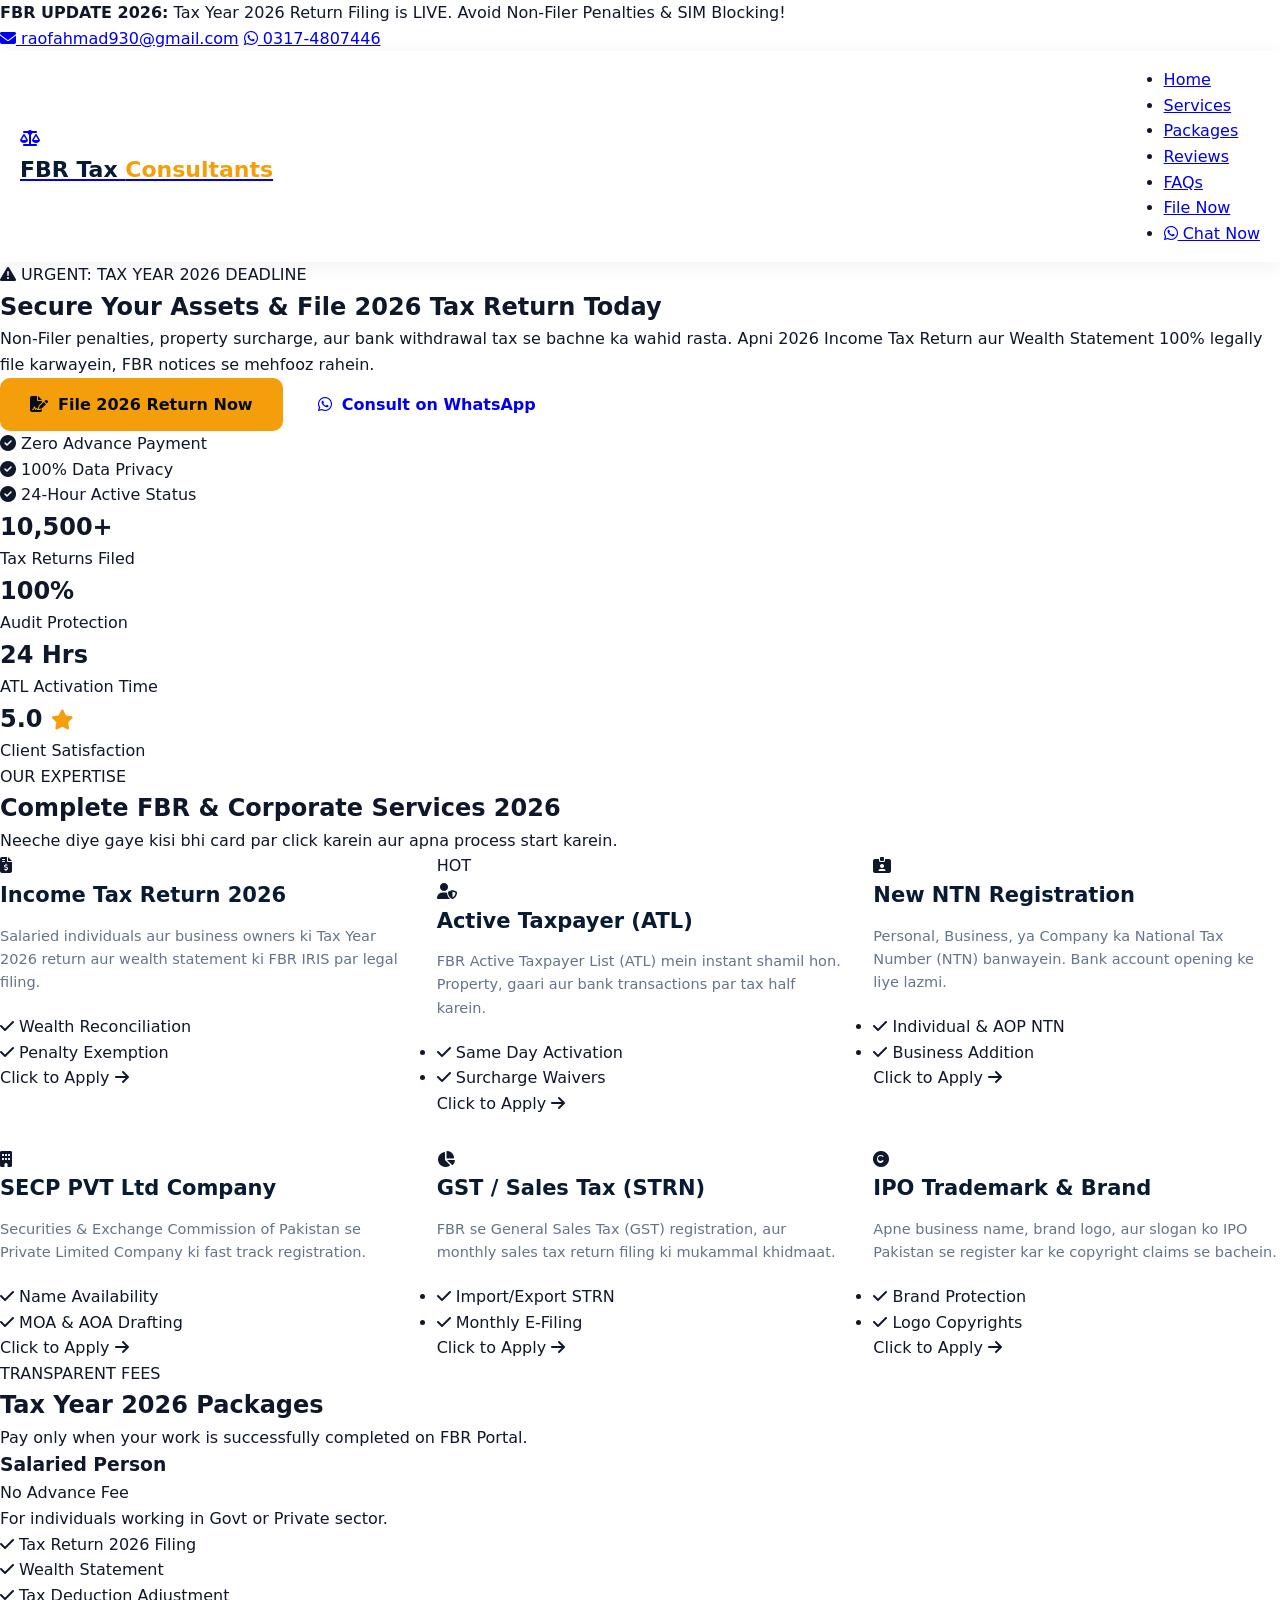
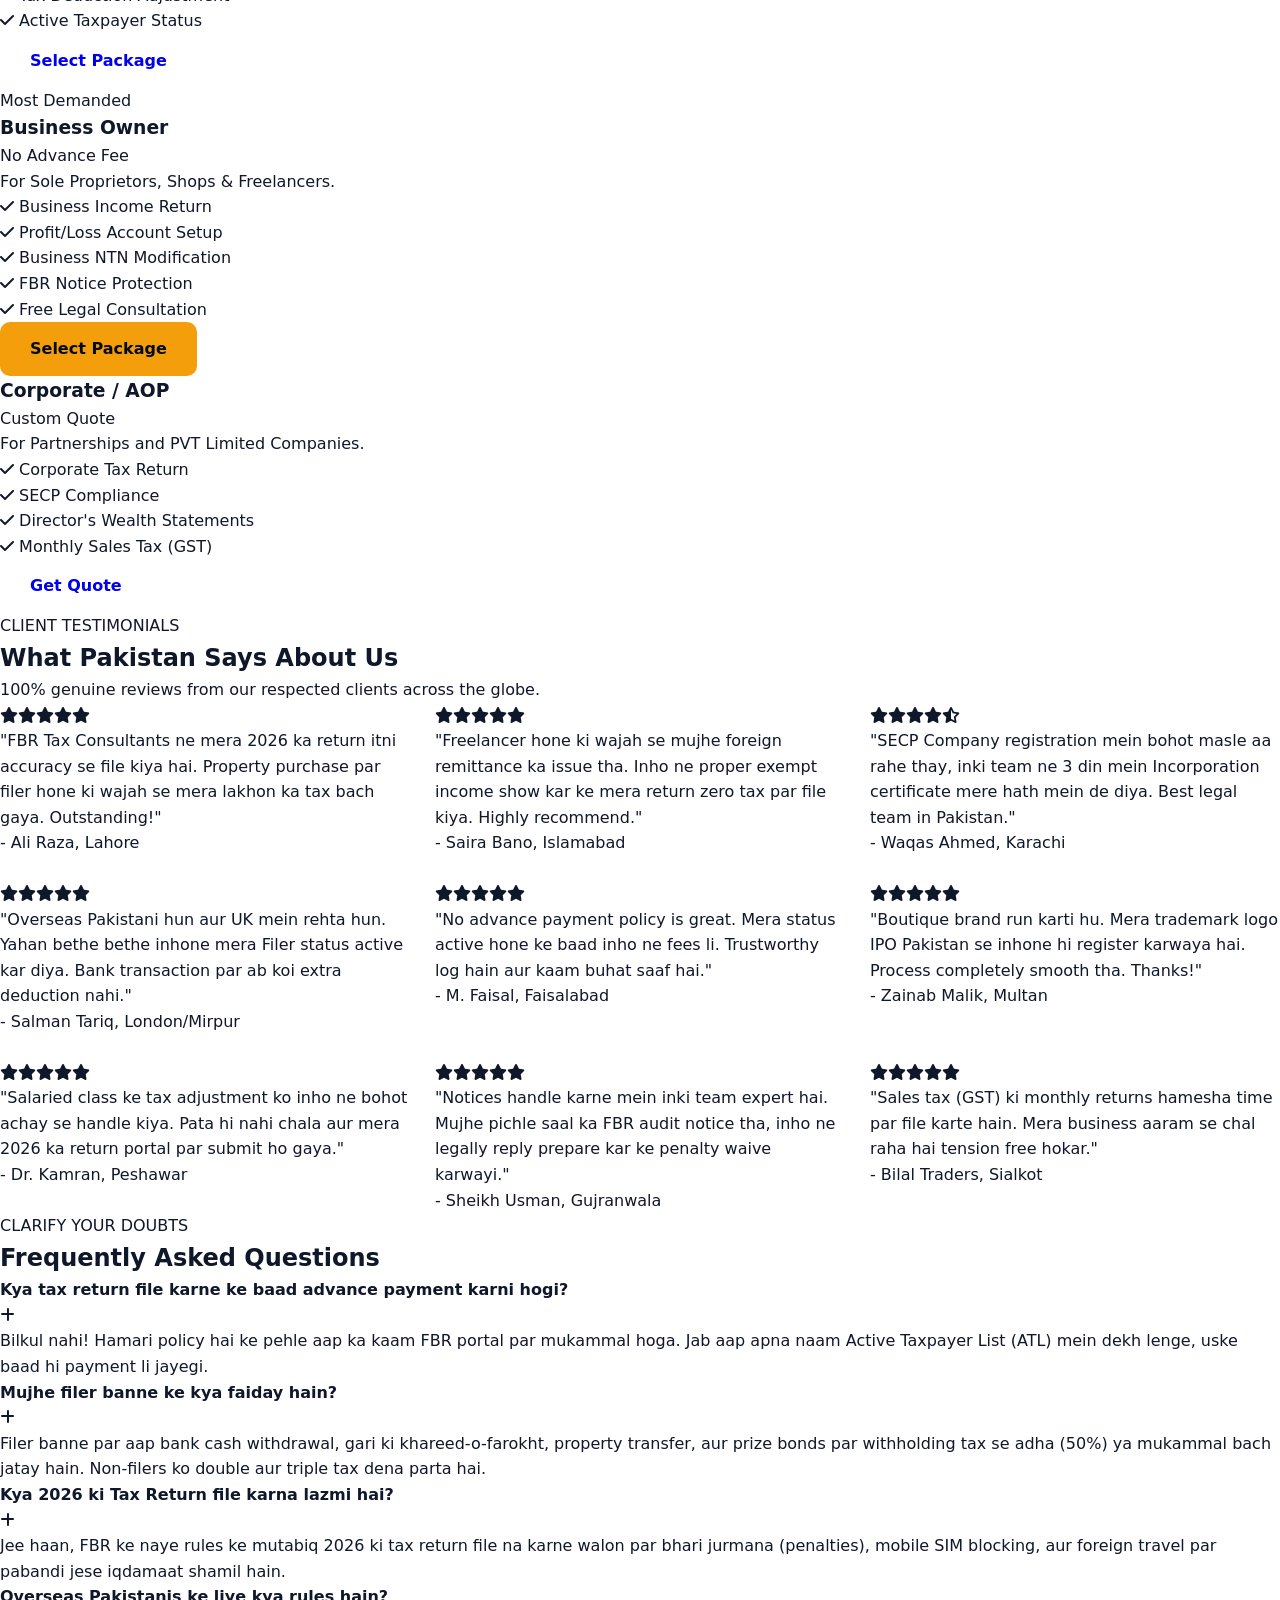
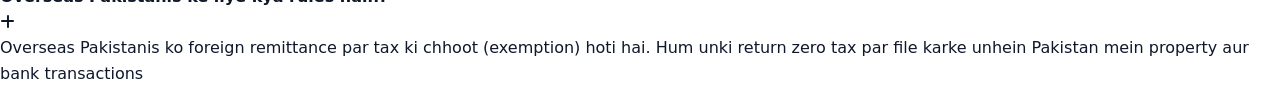
==== commit 1fdc55d1: "Update print statement from 'Hello' to 'Goodbye'" ====
--- a/index.html
+++ b/index.html
@@ -3,347 +3,352 @@
 <head>
     <meta charset="UTF-8">
     <meta name="viewport" content="width=device-width, initial-scale=1.0">
-    <title>FBR Tax Consultants Pakistan | Official Tax Year 2026 Advisory</title>
+    <title>FBR Tax Consultants Pakistan | 2026 Tax Returns & Legal Advisory</title>
+    <!-- Font Awesome for Icons -->
+    <link rel="stylesheet" href="https://cdnjs.cloudflare.com/ajax/libs/font-awesome/6.4.0/css/all.min.css">
+    <!-- Google Fonts -->
+    <link href="https://fonts.googleapis.com/css2?family=Poppins:wght@300;400;500;600;700;800;900&display=swap" rel="stylesheet">
+    <!-- Custom CSS -->
     <link rel="stylesheet" href="style.css">
-    <link rel="stylesheet" href="https://cdnjs.cloudflare.com/ajax/libs/font-awesome/6.4.0/css/all.min.css">
-    <link href="https://fonts.googleapis.com/css2?family=Plus+Jakarta+Sans:wght@300;400;500;600;700;800&display=swap" rel="stylesheet">
 </head>
 <body>
 
-    <!-- Top Urgency Announcement Bar -->
-    <div class="announcement-bar" id="top-bar">
-        <div class="bar-content">
-            <span class="live-pulse"></span>
-            <p><strong>🚨 TAX YEAR 2026 DEADLINE NOTICE:</strong> FBR Income Tax Return filing is live. Heavy late fees, SIM blocking, and bank deductions se bachein!</p>
-        </div>
-        <div class="bar-actions">
-            <a href="#appointment" class="bar-btn bar-form-btn"><i class="fa-solid fa-file-invoice"></i> File 2026 Return</a>
-            <a href="https://wa.me/923174807446?text=Hi,%20I%20want%20to%20file%20my%20Tax%20Return%202026." class="bar-btn bar-whatsapp-btn" target="_blank"><i class="fa-brands fa-whatsapp"></i> Chat 0317-4807446</a>
+    <!-- ================= TOP ALERT BAR (2026 URGENCY) ================= -->
+    <div class="top-bar">
+        <div class="top-bar-container">
+            <div class="top-bar-text">
+                <span class="pulsing-dot"></span>
+                <strong>FBR UPDATE 2026:</strong> Tax Year 2026 Return Filing is LIVE. Avoid Non-Filer Penalties & SIM Blocking!
+            </div>
+            <div class="top-bar-contact">
+                <a href="mailto:raofahmad930@gmail.com"><i class="fa-solid fa-envelope"></i> raofahmad930@gmail.com</a>
+                <a href="https://wa.me/923174807446" target="_blank"><i class="fa-brands fa-whatsapp"></i> 0317-4807446</a>
+            </div>
         </div>
     </div>
 
-    <!-- Navigation Bar -->
-    <header>
+    <!-- ================= MAIN NAVIGATION BAR ================= -->
+    <header class="header" id="header">
         <nav class="navbar">
-            <a href="#hero" class="logo">
-                <div class="logo-icon-wrap"><i class="fa-solid fa-shield-halved"></i></div>
+            <a href="#" class="brand-logo">
+                <div class="logo-icon"><i class="fa-solid fa-scale-balanced"></i></div>
                 <div class="logo-text">FBR Tax <span>Consultants</span></div>
             </a>
-            <div class="menu-toggle" id="mobile-menu">
-                <i class="fa-solid fa-bars"></i>
-            </div>
-            <ul class="nav-links" id="nav-menu">
-                <li><a href="#hero" class="nav-item active">Home</a></li>
-                <li><a href="#services" class="nav-item">Services</a></li>
-                <li><a href="#why-us" class="nav-item">Why Us</a></li>
-                <li><a href="#process" class="nav-item">Process</a></li>
-                <li><a href="#reviews" class="nav-item">Reviews</a></li>
-                <li><a href="#appointment" class="nav-item">Contact</a></li>
-                <li><a href="https://wa.me/923174807446" class="nav-cta-btn" target="_blank"><i class="fa-brands fa-whatsapp"></i> 0317-4807446</a></li>
+            
+            <div class="hamburger" id="hamburger">
+                <span class="bar"></span>
+                <span class="bar"></span>
+                <span class="bar"></span>
+            </div>
+
+            <ul class="nav-menu" id="nav-menu">
+                <li class="nav-item"><a href="#home" class="nav-link active">Home</a></li>
+                <li class="nav-item"><a href="#services" class="nav-link">Services</a></li>
+                <li class="nav-item"><a href="#pricing" class="nav-link">Packages</a></li>
+                <li class="nav-item"><a href="#reviews" class="nav-link">Reviews</a></li>
+                <li class="nav-item"><a href="#faq" class="nav-link">FAQs</a></li>
+                <li class="nav-item"><a href="#contact" class="nav-link">File Now</a></li>
+                <li class="nav-item nav-btn-item">
+                    <a href="https://wa.me/923174807446" class="nav-btn" target="_blank">
+                        <i class="fa-brands fa-whatsapp"></i> Chat Now
+                    </a>
+                </li>
             </ul>
         </nav>
     </header>
 
-    <main>
-        <!-- Hero Section -->
-        <section id="hero" class="hero-section">
-            <div class="fbr-watermark-layer">
-                <img src="https://upload.wikimedia.org/wikipedia/commons/4/43/Federal_Board_of_Revenue_Logo.png" alt="FBR Watermark">
-            </div>
+    <!-- ================= HERO SECTION ================= -->
+    <section class="hero" id="home">
+        <div class="hero-overlay"></div>
+        <div class="hero-content">
+            <div class="hero-badge">
+                <i class="fa-solid fa-triangle-exclamation"></i> URGENT: TAX YEAR 2026 DEADLINE
+            </div>
+            <h1>Secure Your Assets & File <span>2026 Tax Return</span> Today</h1>
+            <p>Non-Filer penalties, property surcharge, aur bank withdrawal tax se bachne ka wahid rasta. Apni 2026 Income Tax Return aur Wealth Statement 100% legally file karwayein, FBR notices se mehfooz rahein.</p>
             
-            <div class="hero-container">
-                <div class="hero-badge-wrap">
-                    <span class="hero-top-badge"><i class="fa-solid fa-triangle-exclamation"></i> Tax Year 2026 Filing Portal Active</span>
-                    <span class="hero-year-badge">Avoid Double Withholding Tax</span>
-                </div>
-                
-                <h1>File Your FBR Income Tax Return 2026 Before Penalties Apply</h1>
-                <p>Non-Filer penalties, heavy bank withdrawal taxes, aur property transaction surcharge se bachein. Apni 2026 Income Tax Return aur Wealth Statement 100% legal accuracy ke sath file karwayein.</p>
-                
-                <div class="hero-buttons">
-                    <a href="#appointment" class="btn btn-primary btn-glow">
-                        <i class="fa-solid fa-user-check"></i> File 2026 Return Now
-                    </a>
-                    <a href="https://wa.me/923174807446?text=Hi,%20I%20need%20tax%20consultancy%20for%202026." target="_blank" class="btn btn-whatsapp-hero">
-                        <i class="fa-brands fa-whatsapp"></i> Instant WhatsApp Help
-                    </a>
-                </div>
-
-                <div class="hero-stats">
-                    <div class="stat-item">
-                        <span class="stat-num">6,500+</span>
-                        <span class="stat-desc">Returns Filed 2026</span>
-                    </div>
-                    <div class="stat-divider"></div>
-                    <div class="stat-item">
-                        <span class="stat-num">50%</span>
-                        <span class="stat-desc">Tax Saved on Transactions</span>
-                    </div>
-                    <div class="stat-divider"></div>
-                    <div class="stat-item">
-                        <span class="stat-num">100%</span>
-                        <span class="stat-desc">Pay After Completion</span>
-                    </div>
-                </div>
-            </div>
-        </section>
-
-        <!-- Fully Clickable Services Grid -->
-        <section id="services" class="services-section">
-            <div class="section-header">
-                <span class="section-tag">TAILORED SOLUTIONS</span>
-                <h2>Tax & Legal Services 2026</h2>
-                <p>Kisibhi card par click karke direct filing form tak pohnchein.</p>
+            <div class="hero-action-buttons">
+                <a href="#contact" class="btn btn-primary btn-large">
+                    <i class="fa-solid fa-file-signature"></i> File 2026 Return Now
+                </a>
+                <a href="https://wa.me/923174807446" target="_blank" class="btn btn-whatsapp btn-large">
+                    <i class="fa-brands fa-whatsapp"></i> Consult on WhatsApp
+                </a>
+            </div>
+
+            <div class="hero-features">
+                <div class="h-feature"><i class="fa-solid fa-check-circle"></i> Zero Advance Payment</div>
+                <div class="h-feature"><i class="fa-solid fa-check-circle"></i> 100% Data Privacy</div>
+                <div class="h-feature"><i class="fa-solid fa-check-circle"></i> 24-Hour Active Status</div>
+            </div>
+        </div>
+    </section>
+
+    <!-- ================= STATS SECTION ================= -->
+    <section class="stats-section">
+        <div class="stats-container">
+            <div class="stat-box">
+                <h2>10,500+</h2>
+                <p>Tax Returns Filed</p>
+            </div>
+            <div class="stat-box">
+                <h2>100%</h2>
+                <p>Audit Protection</p>
+            </div>
+            <div class="stat-box">
+                <h2>24 Hrs</h2>
+                <p>ATL Activation Time</p>
+            </div>
+            <div class="stat-box">
+                <h2>5.0 <i class="fa-solid fa-star" style="color: #f59e0b; font-size: 20px;"></i></h2>
+                <p>Client Satisfaction</p>
+            </div>
+        </div>
+    </section>
+
+    <!-- ================= SERVICES SECTION ================= -->
+    <section class="services" id="services">
+        <div class="section-title">
+            <span>OUR EXPERTISE</span>
+            <h2>Complete FBR & Corporate Services 2026</h2>
+            <p>Neeche diye gaye kisi bhi card par click karein aur apna process start karein.</p>
+        </div>
+
+        <div class="services-grid">
+            <!-- Service 1 -->
+            <div class="service-card" data-service="Income Tax Return 2026">
+                <div class="s-icon"><i class="fa-solid fa-file-invoice-dollar"></i></div>
+                <h3>Income Tax Return 2026</h3>
+                <p>Salaried individuals aur business owners ki Tax Year 2026 return aur wealth statement ki FBR IRIS par legal filing.</p>
+                <ul class="s-list">
+                    <li><i class="fa-solid fa-check"></i> Wealth Reconciliation</li>
+                    <li><i class="fa-solid fa-check"></i> Penalty Exemption</li>
+                </ul>
+                <div class="s-click-text">Click to Apply <i class="fa-solid fa-arrow-right"></i></div>
+            </div>
+
+            <!-- Service 2 -->
+            <div class="service-card" data-service="Active Filer Registration">
+                <div class="badge-hot">HOT</div>
+                <div class="s-icon"><i class="fa-solid fa-user-shield"></i></div>
+                <h3>Active Taxpayer (ATL)</h3>
+                <p>FBR Active Taxpayer List (ATL) mein instant shamil hon. Property, gaari aur bank transactions par tax half karein.</p>
+                <ul class="s-list">
+                    <li><i class="fa-solid fa-check"></i> Same Day Activation</li>
+                    <li><i class="fa-solid fa-check"></i> Surcharge Waivers</li>
+                </ul>
+                <div class="s-click-text">Click to Apply <i class="fa-solid fa-arrow-right"></i></div>
+            </div>
+
+            <!-- Service 3 -->
+            <div class="service-card" data-service="NTN Registration">
+                <div class="s-icon"><i class="fa-solid fa-id-card-clip"></i></div>
+                <h3>New NTN Registration</h3>
+                <p>Personal, Business, ya Company ka National Tax Number (NTN) banwayein. Bank account opening ke liye lazmi.</p>
+                <ul class="s-list">
+                    <li><i class="fa-solid fa-check"></i> Individual & AOP NTN</li>
+                    <li><i class="fa-solid fa-check"></i> Business Addition</li>
+                </ul>
+                <div class="s-click-text">Click to Apply <i class="fa-solid fa-arrow-right"></i></div>
+            </div>
+
+            <!-- Service 4 -->
+            <div class="service-card" data-service="SECP Company Registration">
+                <div class="s-icon"><i class="fa-solid fa-building"></i></div>
+                <h3>SECP PVT Ltd Company</h3>
+                <p>Securities & Exchange Commission of Pakistan se Private Limited Company ki fast track registration.</p>
+                <ul class="s-list">
+                    <li><i class="fa-solid fa-check"></i> Name Availability</li>
+                    <li><i class="fa-solid fa-check"></i> MOA & AOA Drafting</li>
+                </ul>
+                <div class="s-click-text">Click to Apply <i class="fa-solid fa-arrow-right"></i></div>
+            </div>
+
+            <!-- Service 5 -->
+            <div class="service-card" data-service="Sales Tax Registration">
+                <div class="s-icon"><i class="fa-solid fa-chart-pie"></i></div>
+                <h3>GST / Sales Tax (STRN)</h3>
+                <p>FBR se General Sales Tax (GST) registration, aur monthly sales tax return filing ki mukammal khidmaat.</p>
+                <ul class="s-list">
+                    <li><i class="fa-solid fa-check"></i> Import/Export STRN</li>
+                    <li><i class="fa-solid fa-check"></i> Monthly E-Filing</li>
+                </ul>
+                <div class="s-click-text">Click to Apply <i class="fa-solid fa-arrow-right"></i></div>
+            </div>
+
+            <!-- Service 6 -->
+            <div class="service-card" data-service="Trademark Registration">
+                <div class="s-icon"><i class="fa-solid fa-copyright"></i></div>
+                <h3>IPO Trademark & Brand</h3>
+                <p>Apne business name, brand logo, aur slogan ko IPO Pakistan se register kar ke copyright claims se bachein.</p>
+                <ul class="s-list">
+                    <li><i class="fa-solid fa-check"></i> Brand Protection</li>
+                    <li><i class="fa-solid fa-check"></i> Logo Copyrights</li>
+                </ul>
+                <div class="s-click-text">Click to Apply <i class="fa-solid fa-arrow-right"></i></div>
+            </div>
+        </div>
+    </section>
+
+    <!-- ================= PRICING PACKAGES ================= -->
+    <section class="pricing" id="pricing">
+        <div class="section-title">
+            <span>TRANSPARENT FEES</span>
+            <h2>Tax Year 2026 Packages</h2>
+            <p>Pay only when your work is successfully completed on FBR Portal.</p>
+        </div>
+
+        <div class="pricing-container">
+            <!-- Pack 1 -->
+            <div class="pricing-card">
+                <h3>Salaried Person</h3>
+                <div class="price">No Advance Fee</div>
+                <p class="desc">For individuals working in Govt or Private sector.</p>
+                <ul>
+                    <li><i class="fa-solid fa-check"></i> Tax Return 2026 Filing</li>
+                    <li><i class="fa-solid fa-check"></i> Wealth Statement</li>
+                    <li><i class="fa-solid fa-check"></i> Tax Deduction Adjustment</li>
+                    <li><i class="fa-solid fa-check"></i> Active Taxpayer Status</li>
+                </ul>
+                <a href="#contact" class="btn btn-outline" onclick="selectService('Income Tax Return 2026')">Select Package</a>
+            </div>
+
+            <!-- Pack 2 -->
+            <div class="pricing-card popular">
+                <div class="popular-badge">Most Demanded</div>
+                <h3>Business Owner</h3>
+                <div class="price">No Advance Fee</div>
+                <p class="desc">For Sole Proprietors, Shops & Freelancers.</p>
+                <ul>
+                    <li><i class="fa-solid fa-check"></i> Business Income Return</li>
+                    <li><i class="fa-solid fa-check"></i> Profit/Loss Account Setup</li>
+                    <li><i class="fa-solid fa-check"></i> Business NTN Modification</li>
+                    <li><i class="fa-solid fa-check"></i> FBR Notice Protection</li>
+                    <li><i class="fa-solid fa-check"></i> Free Legal Consultation</li>
+                </ul>
+                <a href="#contact" class="btn btn-primary" onclick="selectService('Income Tax Return 2026')">Select Package</a>
+            </div>
+
+            <!-- Pack 3 -->
+            <div class="pricing-card">
+                <h3>Corporate / AOP</h3>
+                <div class="price">Custom Quote</div>
+                <p class="desc">For Partnerships and PVT Limited Companies.</p>
+                <ul>
+                    <li><i class="fa-solid fa-check"></i> Corporate Tax Return</li>
+                    <li><i class="fa-solid fa-check"></i> SECP Compliance</li>
+                    <li><i class="fa-solid fa-check"></i> Director's Wealth Statements</li>
+                    <li><i class="fa-solid fa-check"></i> Monthly Sales Tax (GST)</li>
+                </ul>
+                <a href="#contact" class="btn btn-outline" onclick="selectService('SECP Company Registration')">Get Quote</a>
+            </div>
+        </div>
+    </section>
+
+    <!-- ================= FULL REVIEWS SECTION ================= -->
+    <section class="reviews" id="reviews">
+        <div class="section-title">
+            <span>CLIENT TESTIMONIALS</span>
+            <h2>What Pakistan Says About Us</h2>
+            <p>100% genuine reviews from our respected clients across the globe.</p>
+        </div>
+
+        <div class="reviews-grid">
+            <div class="review-box">
+                <div class="r-stars"><i class="fa-solid fa-star"></i><i class="fa-solid fa-star"></i><i class="fa-solid fa-star"></i><i class="fa-solid fa-star"></i><i class="fa-solid fa-star"></i></div>
+                <p>"FBR Tax Consultants ne mera 2026 ka return itni accuracy se file kiya hai. Property purchase par filer hone ki wajah se mera lakhon ka tax bach gaya. Outstanding!"</p>
+                <div class="r-author">- Ali Raza, Lahore</div>
             </div>
             
-            <div class="services-grid">
-                <!-- Card 1 -->
-                <div class="service-card clickable-card" data-service="Tax Return Filing 2026">
-                    <div class="card-badge">URGENT 2026</div>
-                    <div class="service-icon"><i class="fa-solid fa-file-invoice-dollar"></i></div>
-                    <h3>Income Tax Return 2026</h3>
-                    <p>Salaried person, business, aur overseas Pakistanis ke liye Tax Year 2026 ki precise return filing aur Wealth Statement reconciliation.</p>
-                    <ul class="service-features">
-                        <li><i class="fa-solid fa-check"></i> Audit & Notice Protection</li>
-                        <li><i class="fa-solid fa-check"></i> Maximum Tax Credit Recovery</li>
-                    </ul>
-                    <div class="service-link">File 2026 Return <i class="fa-solid fa-arrow-right"></i></div>
-                </div>
-
-                <!-- Card 2 -->
-                <div class="service-card clickable-card" data-service="Filer Registration">
-                    <div class="card-badge">Popular</div>
-                    <div class="service-icon"><i class="fa-solid fa-user-check"></i></div>
-                    <h3>Filer Status (ATL Activation)</h3>
-                    <p>FBR ki Active Taxpayer List mein instant entry. Bank cash withdrawals, vehicle buying, aur property transfer par double tax khatam karein.</p>
-                    <ul class="service-features">
-                        <li><i class="fa-solid fa-check"></i> Fast 24-Hour ATL Activation</li>
-                        <li><i class="fa-solid fa-check"></i> Zero Advance Payment</li>
-                    </ul>
-                    <div class="service-link">Become Active Filer <i class="fa-solid fa-arrow-right"></i></div>
-                </div>
-
-                <!-- Card 3 -->
-                <div class="service-card clickable-card" data-service="NTN Registration">
-                    <div class="service-icon"><i class="fa-solid fa-id-card"></i></div>
-                    <h3>New NTN Registration</h3>
-                    <p>Personal aur Business National Tax Number (NTN) registration. Bank account opening aur business operations ke liye zaruri document.</p>
-                    <ul class="service-features">
-                        <li><i class="fa-solid fa-check"></i> Business & Salaried NTN</li>
-                        <li><i class="fa-solid fa-check"></i> Express Same-Day Processing</li>
-                    </ul>
-                    <div class="service-link">Register NTN Now <i class="fa-solid fa-arrow-right"></i></div>
-                </div>
-
-                <!-- Card 4 -->
-                <div class="service-card clickable-card" data-service="Business Registration">
-                    <div class="service-icon"><i class="fa-solid fa-briefcase"></i></div>
-                    <h3>Business & Sole Prop Setup</h3>
-                    <p>Sole proprietorship business, AOP/Partnership agreements, Commercial Bank account letter, aur Provincial tax (PRA, SRB) setup.</p>
-                    <ul class="service-features">
-                        <li><i class="fa-solid fa-check"></i> Complete Legal Structure</li>
-                        <li><i class="fa-solid fa-check"></i> Chamber Membership Assistance</li>
-                    </ul>
-                    <div class="service-link">Register Business <i class="fa-solid fa-arrow-right"></i></div>
-                </div>
-
-                <!-- Card 5 -->
-                <div class="service-card clickable-card" data-service="PVT Company Registration">
-                    <div class="service-icon"><i class="fa-solid fa-building"></i></div>
-                    <h3>SECP PVT Ltd Company</h3>
-                    <p>Securities & Exchange Commission of Pakistan (SECP) se Private Limited Company ki fast track registration aur Incorporation Certificates.</p>
-                    <ul class="service-features">
-                        <li><i class="fa-solid fa-check"></i> Name Reservation & Articles</li>
-                        <li><i class="fa-solid fa-check"></i> SECP Digital Certificates</li>
-                    </ul>
-                    <div class="service-link">Register PVT Company <i class="fa-solid fa-arrow-right"></i></div>
-                </div>
-
-                <!-- Card 6 -->
-                <div class="service-card clickable-card" data-service="Trademark Registration">
-                    <div class="service-icon"><i class="fa-solid fa-copyright"></i></div>
-                    <h3>IPO Trademark & Brand Security</h3>
-                    <p>Apne Business Name, Logo, aur Brand Slogan ko IPO Pakistan se register karwayein taake koi aap ki identity copy na kar sake.</p>
-                    <ul class="service-features">
-                        <li><i class="fa-solid fa-check"></i> National Legal Protection</li>
-                        <li><i class="fa-solid fa-check"></i> Copyright Certificates</li>
-                    </ul>
-                    <div class="service-link">Secure Brand Name <i class="fa-solid fa-arrow-right"></i></div>
-                </div>
-            </div>
-        </section>
-
-        <!-- Why Choose Us -->
-        <section id="why-us" class="why-us-section">
-            <div class="why-us-container">
-                <div class="why-us-content">
-                    <span class="section-tag">WHY CHOOSE OUR ADVISORY</span>
-                    <h2>Tension-Free Tax Filing With Guarantee</h2>
-                    <p>FBR Tax Consultants Pakistan aap ke financial data aur legal status ki 100% safety yaqeeni banata hai.</p>
-                    
-                    <div class="features-list">
-                        <div class="feature-box">
-                            <div class="feature-icon"><i class="fa-solid fa-hand-holding-dollar"></i></div>
-                            <div>
-                                <h4>No Advance Payment</h4>
-                                <p>Pehle aap ka Return/NTN file ho kar portal par verify hoga, uske baad aap fees pay karenge.</p>
-                            </div>
-                        </div>
-                        <div class="feature-box">
-                            <div class="feature-icon"><i class="fa-solid fa-user-shield"></i></div>
-                            <div>
-                                <h4>Confidential Wealth Statements</h4>
-                                <p>Aap ke bank accounts, assets, aur total net worth ka data completely protected rehta hai.</p>
-                            </div>
-                        </div>
-                        <div class="feature-box">
-                            <div class="feature-icon"><i class="fa-solid fa-clock-rotate-left"></i></div>
-                            <div>
-                                <h4>24-Hour Processing Speed</h4>
-                                <p>Tamam Tax Returns 2026 aur NTN processing minimum turn-around time mein ki jaati hain.</p>
-                            </div>
-                        </div>
-                    </div>
-                </div>
-                <div class="why-us-card">
-                    <div class="guarantee-badge">
-                        <i class="fa-solid fa-award"></i>
-                        <h3>100% Tax Accuracy</h3>
-                        <p>According to Income Tax Ordinance 2001 & Updated FBR Regulations 2026.</p>
-                    </div>
-                </div>
-            </div>
-        </section>
-
-        <!-- Workflow Step-by-Step -->
-        <section id="process" class="process-section">
-            <div class="section-header">
-                <span class="section-tag">SIMPLE PROCESS</span>
-                <h2>4-Step Filing System</h2>
-            </div>
-            <div class="process-grid">
-                <div class="process-step">
-                    <div class="step-num">01</div>
-                    <h4>Details Provide Karein</h4>
-                    <p>Form fill karein ya WhatsApp number 0317-4807446 par credentials send karein.</p>
-                </div>
-                <div class="process-step">
-                    <div class="step-num">02</div>
-                    <h4>Tax Calculation</h4>
-                    <p>Tax consultant aap ka salary/business return 2026 accurately calculate karega.</p>
-                </div>
-                <div class="process-step">
-                    <div class="step-num">03</div>
-                    <h4>FBR Portal Filing</h4>
-                    <p>Aap ki Return aur Wealth statement Iris FBR portal par submit kar di jayegi.</p>
-                </div>
-                <div class="process-step">
-                    <div class="step-num">04</div>
-                    <h4>Verify & Pay</h4>
-                    <p>IRIS portal par apna Active Status check karein aur uske baad payment release karein.</p>
-                </div>
-            </div>
-        </section>
-
-        <!-- Client Lead Form Section -->
-        <section id="appointment" class="form-section">
-            <div class="form-container">
-                <div class="form-info">
-                    <span class="section-tag">GET FILED NOW</span>
-                    <h2>Tax Year 2026 Application Form</h2>
-                    <p>Apni details submit karein, hamari legal desk direct aap ke details review karke process start kar degi.</p>
-                    
-                    <div class="info-item">
-                        <i class="fa-solid fa-circle-check"></i>
-                        <p>Instant Portal Proof Provided</p>
-                    </div>
-                    <div class="info-item">
-                        <i class="fa-solid fa-circle-check"></i>
-                        <p>Qualified Senior Legal Advisory</p>
-                    </div>
-                    <div class="info-item">
-                        <i class="fa-solid fa-circle-check"></i>
-                        <p>Direct WhatsApp Contact: <strong>0317-4807446</strong></p>
-                    </div>
-
-                    <div class="contact-card-mini">
-                        <i class="fa-solid fa-headset"></i>
-                        <div>
-                            <span>Tax Consultant Helpline</span>
-                            <strong>0317-4807446</strong>
-                        </div>
-                    </div>
-                </div>
-
-                <form class="tax-form" id="clientTaxForm" action="https://formsubmit.co/raofahmad930@gmail.com" method="POST">
-                    <input type="hidden" name="_subject" value="New 2026 Tax Lead Submitted!">
-                    <input type="hidden" name="_captcha" value="false">
-
-                    <div class="form-group">
-                        <label for="clientName">Full Name</label>
-                        <input type="text" id="clientName" name="Full_Name" required placeholder="e.g., Usman Tariq">
-                    </div>
-                    <div class="form-group">
-                        <label for="clientPhone">WhatsApp / Mobile Number</label>
-                        <input type="tel" id="clientPhone" name="Phone_Number" required placeholder="e.g., 03174807446">
-                    </div>
-                    <div class="form-group">
-                        <label for="cnic">CNIC / Business Name</label>
-                        <input type="text" id="cnic" name="CNIC_Business" placeholder="e.g., 35202-XXXXXXX-X">
-                    </div>
-                    <div class="form-group">
-                        <label for="serviceRequired">Select Required Service</label>
-                        <select id="serviceRequired" name="Service_Required" required>
-                            <option value="" disabled selected>Select Service...</option>
-                            <option value="Tax Return Filing 2026">Income Tax Return Filing 2026</option>
-                            <option value="Filer Registration">Filer Registration (ATL Activation)</option>
-                            <option value="NTN Registration">New NTN Registration</option>
-                            <option value="Business Registration">Business Registration (Sole Proprietorship)</option>
-                            <option value="PVT Company Registration">PVT Company Registration (SECP)</option>
-                            <option value="Trademark Registration">Trademark / Brand Registration (IPO)</option>
-                        </select>
-                    </div>
-                    <div class="form-group">
-                        <label for="clientMessage">Details / Income Source</label>
-                        <textarea id="clientMessage" name="Message" rows="3" placeholder="Apni salary, business, ya tax issue ki detail likhein..."></textarea>
-                    </div>
-                    
-                    <div class="form-actions">
-                        <button type="submit" class="btn btn-primary form-submit">Submit Form Details</button>
-                        <button type="button" id="whatsappDirectBtn" class="btn btn-whatsapp-form">
-                            <i class="fa-brands fa-whatsapp"></i> Direct Send To WhatsApp
-                        </button>
-                    </div>
-                </form>
-            </div>
-        </section>
-
-        <!-- Genuine Client Reviews Section -->
-        <section id="reviews" class="reviews-section">
-            <div class="section-header">
-                <span class="section-tag">VERIFIED REVIEWS</span>
-                <h2>What Our Taxpayers Say</h2>
-                <p>Authentic feedback from business owners, salaried personnel, and overseas Pakistanis.</p>
-            </div>
-
-            <div class="reviews-grid">
-                <!-- Review 1 -->
-                <div class="review-card">
-                    <div class="stars">
-                        <i class="fa-solid fa-star"></i><i class="fa-solid fa-star"></i><i class="fa-solid fa-star"></i><i class="fa-solid fa-star"></i><i class="fa-solid fa-star"></i>
-                        <span class="rating-num">5.0</span>
-                    </div>
-                    <p class="review-text">"Mera car purchase par 2 lakh rupey ka extra non-filer tax bach gaya. Maine inko details bheji aur shaam tak mera status FBR Active Taxpayer List mein aa chuka tha. Excellent work!"</p>
-                    <div class="client-info">
-                        <h4>Kamran Shahzad</h4>
-                        <span>Software Engineer, Lahore</span>
-                    </div>
-                </div>
-
-                <!-- Review 2 -->
-                <div class="review-card">
-                    <div class="stars">
-                        <i class="fa-solid fa-star"></i><i class="fa-solid fa-star"></i><i class="fa-solid fa-star"></i><i class="fa-solid fa-star"></i><i class="fa-solid fa-star"></i>
-                        <span class="rating-num">5.0</span>
-                    </div>
-                    <p cl
+            <div class="review-box">
+                <div class="r-stars"><i class="fa-solid fa-star"></i><i class="fa-solid fa-star"></i><i class="fa-solid fa-star"></i><i class="fa-solid fa-star"></i><i class="fa-solid fa-star"></i></div>
+                <p>"Freelancer hone ki wajah se mujhe foreign remittance ka issue tha. Inho ne proper exempt income show kar ke mera return zero tax par file kiya. Highly recommend."</p>
+                <div class="r-author">- Saira Bano, Islamabad</div>
+            </div>
+
+            <div class="review-box">
+                <div class="r-stars"><i class="fa-solid fa-star"></i><i class="fa-solid fa-star"></i><i class="fa-solid fa-star"></i><i class="fa-solid fa-star"></i><i class="fa-solid fa-star-half-stroke"></i></div>
+                <p>"SECP Company registration mein bohot masle aa rahe thay, inki team ne 3 din mein Incorporation certificate mere hath mein de diya. Best legal team in Pakistan."</p>
+                <div class="r-author">- Waqas Ahmed, Karachi</div>
+            </div>
+
+            <div class="review-box">
+                <div class="r-stars"><i class="fa-solid fa-star"></i><i class="fa-solid fa-star"></i><i class="fa-solid fa-star"></i><i class="fa-solid fa-star"></i><i class="fa-solid fa-star"></i></div>
+                <p>"Overseas Pakistani hun aur UK mein rehta hun. Yahan bethe bethe inhone mera Filer status active kar diya. Bank transaction par ab koi extra deduction nahi."</p>
+                <div class="r-author">- Salman Tariq, London/Mirpur</div>
+            </div>
+
+            <div class="review-box">
+                <div class="r-stars"><i class="fa-solid fa-star"></i><i class="fa-solid fa-star"></i><i class="fa-solid fa-star"></i><i class="fa-solid fa-star"></i><i class="fa-solid fa-star"></i></div>
+                <p>"No advance payment policy is great. Mera status active hone ke baad inho ne fees li. Trustworthy log hain aur kaam buhat saaf hai."</p>
+                <div class="r-author">- M. Faisal, Faisalabad</div>
+            </div>
+
+            <div class="review-box">
+                <div class="r-stars"><i class="fa-solid fa-star"></i><i class="fa-solid fa-star"></i><i class="fa-solid fa-star"></i><i class="fa-solid fa-star"></i><i class="fa-solid fa-star"></i></div>
+                <p>"Boutique brand run karti hu. Mera trademark logo IPO Pakistan se inhone hi register karwaya hai. Process completely smooth tha. Thanks!"</p>
+                <div class="r-author">- Zainab Malik, Multan</div>
+            </div>
+            
+            <div class="review-box">
+                <div class="r-stars"><i class="fa-solid fa-star"></i><i class="fa-solid fa-star"></i><i class="fa-solid fa-star"></i><i class="fa-solid fa-star"></i><i class="fa-solid fa-star"></i></div>
+                <p>"Salaried class ke tax adjustment ko inho ne bohot achay se handle kiya. Pata hi nahi chala aur mera 2026 ka return portal par submit ho gaya."</p>
+                <div class="r-author">- Dr. Kamran, Peshawar</div>
+            </div>
+
+            <div class="review-box">
+                <div class="r-stars"><i class="fa-solid fa-star"></i><i class="fa-solid fa-star"></i><i class="fa-solid fa-star"></i><i class="fa-solid fa-star"></i><i class="fa-solid fa-star"></i></div>
+                <p>"Notices handle karne mein inki team expert hai. Mujhe pichle saal ka FBR audit notice tha, inho ne legally reply prepare kar ke penalty waive karwayi."</p>
+                <div class="r-author">- Sheikh Usman, Gujranwala</div>
+            </div>
+
+            <div class="review-box">
+                <div class="r-stars"><i class="fa-solid fa-star"></i><i class="fa-solid fa-star"></i><i class="fa-solid fa-star"></i><i class="fa-solid fa-star"></i><i class="fa-solid fa-star"></i></div>
+                <p>"Sales tax (GST) ki monthly returns hamesha time par file karte hain. Mera business aaram se chal raha hai tension free hokar."</p>
+                <div class="r-author">- Bilal Traders, Sialkot</div>
+            </div>
+        </div>
+    </section>
+
+    <!-- ================= FAQ SECTION ================= -->
+    <section class="faq" id="faq">
+        <div class="section-title">
+            <span>CLARIFY YOUR DOUBTS</span>
+            <h2>Frequently Asked Questions</h2>
+        </div>
+        
+        <div class="faq-container">
+            <div class="faq-item">
+                <div class="faq-question">
+                    <h4>Kya tax return file karne ke baad advance payment karni hogi?</h4>
+                    <i class="fa-solid fa-plus"></i>
+                </div>
+                <div class="faq-answer">
+                    <p>Bilkul nahi! Hamari policy hai ke pehle aap ka kaam FBR portal par mukammal hoga. Jab aap apna naam Active Taxpayer List (ATL) mein dekh lenge, uske baad hi payment li jayegi.</p>
+                </div>
+            </div>
+            <div class="faq-item">
+                <div class="faq-question">
+                    <h4>Mujhe filer banne ke kya faiday hain?</h4>
+                    <i class="fa-solid fa-plus"></i>
+                </div>
+                <div class="faq-answer">
+                    <p>Filer banne par aap bank cash withdrawal, gari ki khareed-o-farokht, property transfer, aur prize bonds par withholding tax se adha (50%) ya mukammal bach jatay hain. Non-filers ko double aur triple tax dena parta hai.</p>
+                </div>
+            </div>
+            <div class="faq-item">
+                <div class="faq-question">
+                    <h4>Kya 2026 ki Tax Return file karna lazmi hai?</h4>
+                    <i class="fa-solid fa-plus"></i>
+                </div>
+                <div class="faq-answer">
+                    <p>Jee haan, FBR ke naye rules ke mutabiq 2026 ki tax return file na karne walon par bhari jurmana (penalties), mobile SIM blocking, aur foreign travel par pabandi jese iqdamaat shamil hain.</p>
+                </div>
+            </div>
+            <div class="faq-item">
+                <div class="faq-question">
+                    <h4>Overseas Pakistanis ke liye kya rules hain?</h4>
+                    <i class="fa-solid fa-plus"></i>
+                </div>
+                <div class="faq-answer">
+                    <p>Overseas Pakistanis ko foreign remittance par tax ki chhoot (exemption) hoti hai. Hum unki return zero tax par file karke unhein Pakistan mein property aur bank transactions 
--- a/style.css
+++ b/style.css
@@ -1,4 +1,3 @@
-/* --- Enterprise CSS Reset & Typography --- */
 * {
     margin: 0;
     padding: 0;
@@ -29,7 +28,7 @@
     overflow-x: hidden;
 }
 
-/* --- Announcement Bar --- */
+/* Announcement Bar */
 .announcement-bar {
     background: linear-gradient(90deg, #040c1a 0%, #091a33 100%); 
     color: #ffffff;
@@ -37,7 +36,6 @@
     justify-content: space-between;
     align-items: center;
     padding: 11px 6%;
-    cursor: pointer;
     position: relative;
     z-index: 1001;
     font-size: 13.5px;
@@ -54,31 +52,17 @@
     animation: pulseGoldDot 1.6s infinite;
 }
 
-.announcement-bar p { margin: 0; font-weight: 500; }
 .announcement-bar p strong { color: #fde047; font-weight: 700; }
-
-.trust-badge-text {
-    background: #ffffff;
-    color: #091a33;
-    padding: 3px 10px;
-    border-radius: 20px;
-    font-weight: 800;
-    margin-left: 8px;
-    display: inline-block;
-    font-size: 11px;
-    letter-spacing: 0.5px;
-}
-
 .bar-actions { display: flex; gap: 10px; }
 .bar-btn { text-decoration: none; padding: 7px 18px; border-radius: 50px; font-weight: 700; display: flex; align-items: center; gap: 6px; font-size: 12.5px; transition: all 0.3s ease; }
 .bar-form-btn { background-color: var(--accent-gold); color: #040c1a; }
-.bar-form-btn:hover { background-color: var(--accent-gold-hover); color: #fff; transform: translateY(-1px); }
+.bar-form-btn:hover { background-color: var(--accent-gold-hover); color: #fff; }
 .bar-whatsapp-btn { background-color: var(--wa-green); color: #ffffff; }
-.bar-whatsapp-btn:hover { background-color: var(--wa-green-hover); transform: translateY(-1px); }
-
-/* --- Header & Navigation --- */
+.bar-whatsapp-btn:hover { background-color: var(--wa-green-hover); }
+
+/* Fixed Navigation Bar */
 header {
-    background: rgba(255, 255, 255, 0.95);
+    background: rgba(255, 255, 255, 0.98);
     backdrop-filter: blur(12px);
     position: sticky;
     top: 0;
@@ -86,22 +70,22 @@
     z-index: 1000;
 }
 .navbar { display: flex; justify-content: space-between; align-items: center; max-width: 1280px; margin: 0 auto; padding: 16px 20px; }
-.logo { display: flex; align-items: center; gap: 10px; }
+.logo { display: flex; align-items: center; gap: 10px; text-decoration: none; }
 .logo-icon-wrap { width: 40px; height: 40px; background: var(--primary-blue); border-radius: 10px; display: flex; align-items: center; justify-content: center; color: var(--accent-gold); font-size: 20px; }
 .logo-text { font-size: 22px; font-weight: 800; color: var(--primary-blue); }
 .logo-text span { color: var(--accent-gold); }
 
-.nav-links { display: flex; list-style: none; gap: 28px; align-items: center; }
-.nav-links a { text-decoration: none; color: var(--text-main); font-weight: 600; font-size: 15px; transition: 0.3s; }
-.nav-links a:hover, .nav-links a.active { color: var(--accent-gold); }
-.nav-cta-btn { background: var(--wa-green); color: white !important; padding: 10px 22px; border-radius: 50px; font-weight: 700 !important; display: flex; align-items: center; gap: 8px; box-shadow: 0 4px 15px rgba(37, 211, 102, 0.3); }
+.nav-links { display: flex; list-style: none; gap: 24px; align-items: center; }
+.nav-links a.nav-item { text-decoration: none; color: var(--text-main); font-weight: 600; font-size: 15px; transition: 0.3s; padding: 6px 0; position: relative; }
+.nav-links a.nav-item:hover, .nav-links a.nav-item.active { color: var(--accent-gold-hover); }
+.nav-cta-btn { background: var(--wa-green); color: white !important; padding: 10px 22px; border-radius: 50px; font-weight: 700 !important; text-decoration: none; display: flex; align-items: center; gap: 8px; box-shadow: 0 4px 15px rgba(37, 211, 102, 0.3); transition: 0.3s; }
 .nav-cta-btn:hover { background: var(--wa-green-hover); transform: translateY(-2px); }
 
-/* --- Extended Hero Section --- */
+/* Hero Section */
 .hero-section {
     background: radial-gradient(circle at 50% 10%, #1e3a8a 0%, #040c1a 100%);
     color: #ffffff;
-    padding: 100px 20px 80px;
+    padding: 90px 20px 70px;
     text-align: center;
     position: relative;
     overflow: hidden;
@@ -111,144 +95,159 @@
     position: absolute;
     top: 45%; left: 50%;
     transform: translate(-50%, -50%);
-    width: 500px; height: 500px;
+    width: 480px; height: 480px;
     pointer-events: none;
     opacity: 0.04;
 }
 .fbr-watermark-layer img { width: 100%; height: auto; filter: brightness(0) invert(1); }
 
 .hero-container { max-width: 920px; margin: 0 auto; position: relative; z-index: 2; }
-.hero-badge-wrap { display: flex; justify-content: center; gap: 10px; margin-bottom: 25px; flex-wrap: wrap; }
+.hero-badge-wrap { display: flex; justify-content: center; gap: 10px; margin-bottom: 22px; flex-wrap: wrap; }
 .hero-top-badge { background: rgba(245, 158, 11, 0.15); border: 1px solid var(--accent-gold); color: var(--accent-gold); padding: 8px 20px; border-radius: 50px; font-weight: 700; font-size: 13px; }
 .hero-year-badge { background: rgba(255, 255, 255, 0.1); border: 1px solid rgba(255, 255, 255, 0.2); color: #93c5fd; padding: 8px 20px; border-radius: 50px; font-weight: 700; font-size: 13px; }
 
-.hero-container h1 { font-size: 48px; color: #ffffff; margin-bottom: 22px; line-height: 1.2; font-weight: 800; letter-spacing: -0.5px; }
-.hero-container p { font-size: 19px; color: #cbd5e1; margin-bottom: 35px; max-width: 780px; margin-left: auto; margin-right: auto; line-height: 1.6; }
-.hero-buttons { display: flex; justify-content: center; gap: 18px; margin-bottom: 50px; }
-
-/* Buttons */
-.btn { padding: 14px 32px; border-radius: 10px; font-weight: 700; text-decoration: none; cursor: pointer; border: none; transition: all 0.3s ease; font-size: 16px; display: inline-flex; align-items: center; gap: 10px; }
+.hero-container h1 { font-size: 46px; color: #ffffff; margin-bottom: 20px; line-height: 1.25; font-weight: 800; }
+.hero-container p { font-size: 18px; color: #cbd5e1; margin-bottom: 35px; max-width: 780px; margin-left: auto; margin-right: auto; line-height: 1.6; }
+.hero-buttons { display: flex; justify-content: center; gap: 18px; margin-bottom: 45px; }
+
+.btn { padding: 14px 30px; border-radius: 10px; font-weight: 700; text-decoration: none; cursor: pointer; border: none; transition: all 0.3s ease; font-size: 16px; display: inline-flex; align-items: center; gap: 10px; }
 .btn-primary { background: var(--accent-gold); color: #040c1a; }
 .btn-primary:hover { background: var(--accent-gold-hover); color: #fff; transform: translateY(-3px); }
 .btn-glow { box-shadow: 0 6px 25px rgba(245, 158, 11, 0.4); }
 .btn-whatsapp-hero { background: var(--wa-green); color: white; box-shadow: 0 6px 25px rgba(37, 211, 102, 0.3); }
 .btn-whatsapp-hero:hover { background: var(--wa-green-hover); transform: translateY(-3px); }
 
-/* Stats Bar */
-.hero-stats { display: flex; justify-content: center; align-items: center; gap: 40px; background: rgba(255, 255, 255, 0.05); backdrop-filter: blur(10px); border: 1px solid rgba(255, 255, 255, 0.1); padding: 25px 40px; border-radius: 16px; max-width: 750px; margin: 0 auto; }
+.hero-stats { display: flex; justify-content: center; align-items: center; gap: 40px; background: rgba(255, 255, 255, 0.05); backdrop-filter: blur(10px); border: 1px solid rgba(255, 255, 255, 0.1); padding: 22px 35px; border-radius: 16px; max-width: 750px; margin: 0 auto; }
 .stat-item { text-align: center; }
-.stat-num { display: block; font-size: 32px; font-weight: 800; color: var(--accent-gold); }
-.stat-desc { font-size: 13px; color: #94a3b8; font-weight: 600; text-transform: uppercase; }
-.stat-divider { width: 1px; height: 40px; background: rgba(255,255,255,0.15); }
-
-/* --- Section Headers --- */
+.stat-num { display: block; font-size: 30px; font-weight: 800; color: var(--accent-gold); }
+.stat-desc { font-size: 12.5px; color: #94a3b8; font-weight: 600; text-transform: uppercase; }
+.stat-divider { width: 1px; height: 38px; background: rgba(255,255,255,0.15); }
+
+/* Section Headers */
 .section-tag { color: var(--accent-gold); font-weight: 800; font-size: 12.5px; letter-spacing: 1.5px; text-transform: uppercase; display: block; margin-bottom: 8px; }
-.section-header { text-align: center; margin-bottom: 60px; }
-.section-header h2 { font-size: 36px; color: var(--primary-blue); font-weight: 800; position: relative; display: inline-block; padding-bottom: 12px; }
+.section-header { text-align: center; margin-bottom: 50px; }
+.section-header h2 { font-size: 34px; color: var(--primary-blue); font-weight: 800; position: relative; display: inline-block; padding-bottom: 12px; }
 .section-header h2::after { content: ''; width: 70px; height: 4px; background: var(--accent-gold); position: absolute; bottom: 0; left: 50%; transform: translateX(-50%); border-radius: 2px; }
-.section-header p { color: var(--text-muted); margin-top: 14px; font-size: 17px; }
-
-/* --- Services Grid --- */
-.services-section { max-width: 1280px; margin: 0 auto; padding: 100px 20px; }
-.services-grid { display: grid; grid-template-columns: repeat(auto-fit, minmax(340px, 1fr)); gap: 30px; }
-.service-card { border: 1px solid var(--border-color); padding: 40px 32px; border-radius: 16px; background: #fff; transition: all 0.3s ease; text-decoration: none; display: flex; flex-direction: column; position: relative; }
-.service-card:hover { transform: translateY(-8px); box-shadow: 0 20px 40px rgba(0,0,0,0.08); border-color: var(--accent-gold); }
-.card-badge { position: absolute; top: 20px; right: 20px; background: rgba(245, 158, 11, 0.15); color: var(--accent-gold-hover); padding: 4px 12px; border-radius: 20px; font-size: 12px; font-weight: 800; }
-.service-icon { width: 65px; height: 65px; background: rgba(9, 26, 51, 0.05); border-radius: 14px; display: flex; align-items: center; justify-content: center; font-size: 28px; color: var(--primary-blue); margin-bottom: 24px; transition: 0.3s; }
+.section-header p { color: var(--text-muted); margin-top: 12px; font-size: 16.5px; }
+
+/* Clickable Services Grid */
+.services-section { max-width: 1280px; margin: 0 auto; padding: 90px 20px; }
+.services-grid { display: grid; grid-template-columns: repeat(auto-fit, minmax(330px, 1fr)); gap: 30px; }
+
+.service-card.clickable-card {
+    border: 1px solid var(--border-color);
+    padding: 38px 30px;
+    border-radius: 16px;
+    background: #fff;
+    transition: all 0.3s ease;
+    display: flex;
+    flex-direction: column;
+    position: relative;
+    cursor: pointer;
+}
+
+.service-card.clickable-card:hover {
+    transform: translateY(-8px);
+    box-shadow: 0 20px 40px rgba(0,0,0,0.08);
+    border-color: var(--accent-gold);
+}
+
+.card-badge { position: absolute; top: 20px; right: 20px; background: rgba(245, 158, 11, 0.15); color: var(--accent-gold-hover); padding: 4px 12px; border-radius: 20px; font-size: 11.5px; font-weight: 800; }
+.service-icon { width: 60px; height: 60px; background: rgba(9, 26, 51, 0.05); border-radius: 14px; display: flex; align-items: center; justify-content: center; font-size: 26px; color: var(--primary-blue); margin-bottom: 22px; transition: 0.3s; }
 .service-card:hover .service-icon { background: var(--accent-gold); color: #040c1a; }
-.service-card h3 { font-size: 22px; color: var(--primary-blue); margin-bottom: 12px; font-weight: 700; }
-.service-card p { font-size: 15px; color: var(--text-muted); margin-bottom: 22px; line-height: 1.6; }
-.service-features { list-style: none; margin-bottom: 25px; padding-top: 15px; border-top: 1px dashed var(--border-color); }
+.service-card h3 { font-size: 21px; color: var(--primary-blue); margin-bottom: 12px; font-weight: 700; }
+.service-card p { font-size: 14.5px; color: var(--text-muted); margin-bottom: 20px; line-height: 1.6; }
+.service-features { list-style: none; margin-bottom: 22px; padding-top: 15px; border-top: 1px dashed var(--border-color); }
 .service-features li { font-size: 13.5px; color: var(--text-main); font-weight: 600; margin-bottom: 8px; display: flex; align-items: center; gap: 8px; }
 .service-features li i { color: var(--wa-green); }
-.service-link { text-decoration: none; color: var(--accent-gold-hover); font-weight: 700; font-size: 15px; margin-top: auto; display: flex; align-items: center; gap: 8px; }
-
-/* --- Why Choose Us --- */
-.why-us-section { background: var(--light-bg); padding: 100px 20px; border-top: 1px solid var(--border-color); border-bottom: 1px solid var(--border-color); }
-.why-us-container { max-width: 1280px; margin: 0 auto; display: grid; grid-template-columns: 1.2fr 0.8fr; gap: 60px; align-items: center; }
-.why-us-content h2 { font-size: 36px; color: var(--primary-blue); font-weight: 800; margin-bottom: 18px; }
-.why-us-content p { color: var(--text-muted); font-size: 17px; margin-bottom: 35px; }
-.features-list { display: flex; flex-direction: column; gap: 25px; }
-.feature-box { display: flex; gap: 20px; align-items: flex-start; }
-.feature-icon { width: 50px; height: 50px; background: #fff; border: 1px solid var(--border-color); border-radius: 12px; display: flex; align-items: center; justify-content: center; font-size: 22px; color: var(--accent-gold); flex-shrink: 0; box-shadow: 0 4px 12px rgba(0,0,0,0.04); }
-.feature-box h4 { font-size: 18px; color: var(--primary-blue); font-weight: 700; margin-bottom: 4px; }
-.feature-box p { font-size: 14.5px; color: var(--text-muted); margin-bottom: 0; }
-.why-us-card { background: linear-gradient(135deg, var(--primary-blue) 0%, var(--dark-navy) 100%); color: white; padding: 50px 40px; border-radius: 24px; text-align: center; box-shadow: 0 20px 40px rgba(0,0,0,0.15); }
-.guarantee-badge i { font-size: 60px; color: var(--accent-gold); margin-bottom: 20px; }
-.guarantee-badge h3 { font-size: 26px; font-weight: 800; margin-bottom: 12px; }
-.guarantee-badge p { color: #cbd5e1; font-size: 15px; }
-
-/* --- Process Section --- */
-.process-section { max-width: 1280px; margin: 0 auto; padding: 100px 20px; }
-.process-grid { display: grid; grid-template-columns: repeat(auto-fit, minmax(250px, 1fr)); gap: 30px; }
-.process-step { background: #fff; border: 1px solid var(--border-color); padding: 35px 25px; border-radius: 16px; position: relative; text-align: center; }
-.step-num { width: 50px; height: 50px; background: rgba(245, 158, 11, 0.15); color: var(--accent-gold-hover); font-weight: 800; font-size: 20px; border-radius: 50%; display: flex; align-items: center; justify-content: center; margin: 0 auto 20px; }
-.process-step h4 { font-size: 20px; color: var(--primary-blue); font-weight: 700; margin-bottom: 10px; }
-.process-step p { font-size: 14px; color: var(--text-muted); }
-
-/* --- Form Section --- */
-.form-section { background: var(--primary-blue); color: white; padding: 100px 20px; }
-.form-container { max-width: 1100px; margin: 0 auto; display: grid; grid-template-columns: 1fr 1.1fr; gap: 60px; align-items: center; }
-.form-info h2 { font-size: 38px; color: #ffffff; font-weight: 800; margin-bottom: 18px; }
-.form-info p { color: #cbd5e1; margin-bottom: 30px; font-size: 17px; }
-.info-item { display: flex; align-items: center; gap: 14px; margin-top: 20px; font-weight: 600; font-size: 15.5px; color: #f8fafc; }
-.info-item i { color: var(--wa-green); font-size: 22px; }
-
-.contact-card-mini { display: flex; align-items: center; gap: 16px; background: rgba(255,255,255,0.08); padding: 20px; border-radius: 14px; border: 1px solid rgba(255,255,255,0.15); margin-top: 35px; }
-.contact-card-mini i { font-size: 30px; color: var(--accent-gold); }
-.contact-card-mini span { display: block; font-size: 13px; color: #94a3b8; text-transform: uppercase; }
-.contact-card-mini strong { font-size: 20px; color: #fff; }
-
-.tax-form { background: #ffffff; color: var(--text-main); padding: 45px; border-radius: 20px; box-shadow: 0 20px 50px rgba(0,0,0,0.3); }
-.form-group { margin-bottom: 20px; }
-.form-group label { display: block; font-weight: 700; margin-bottom: 8px; font-size: 14px; color: var(--primary-blue); }
-.form-group input, .form-group select, .form-group textarea { width: 100%; padding: 14px 16px; border: 1px solid var(--border-color); border-radius: 10px; font-size: 14.5px; outline: none; transition: 0.3s; background: #fafafa; }
+.service-link { color: var(--accent-gold-hover); font-weight: 700; font-size: 14.5px; margin-top: auto; display: flex; align-items: center; gap: 8px; }
+
+/* Why Us */
+.why-us-section { background: var(--light-bg); padding: 90px 20px; border-top: 1px solid var(--border-color); border-bottom: 1px solid var(--border-color); }
+.why-us-container { max-width: 1280px; margin: 0 auto; display: grid; grid-template-columns: 1.2fr 0.8fr; gap: 50px; align-items: center; }
+.why-us-content h2 { font-size: 34px; color: var(--primary-blue); font-weight: 800; margin-bottom: 16px; }
+.why-us-content p { color: var(--text-muted); font-size: 16.5px; margin-bottom: 30px; }
+.features-list { display: flex; flex-direction: column; gap: 22px; }
+.feature-box { display: flex; gap: 18px; align-items: flex-start; }
+.feature-icon { width: 48px; height: 48px; background: #fff; border: 1px solid var(--border-color); border-radius: 12px; display: flex; align-items: center; justify-content: center; font-size: 20px; color: var(--accent-gold); flex-shrink: 0; box-shadow: 0 4px 12px rgba(0,0,0,0.04); }
+.feature-box h4 { font-size: 17.5px; color: var(--primary-blue); font-weight: 700; margin-bottom: 4px; }
+.feature-box p { font-size: 14px; color: var(--text-muted); }
+.why-us-card { background: linear-gradient(135deg, var(--primary-blue) 0%, var(--dark-navy) 100%); color: white; padding: 45px 35px; border-radius: 24px; text-align: center; box-shadow: 0 20px 40px rgba(0,0,0,0.15); }
+.guarantee-badge i { font-size: 55px; color: var(--accent-gold); margin-bottom: 18px; }
+.guarantee-badge h3 { font-size: 24px; font-weight: 800; margin-bottom: 10px; }
+.guarantee-badge p { color: #cbd5e1; font-size: 14.5px; }
+
+/* Process Section */
+.process-section { max-width: 1280px; margin: 0 auto; padding: 90px 20px; }
+.process-grid { display: grid; grid-template-columns: repeat(auto-fit, minmax(240px, 1fr)); gap: 25px; }
+.process-step { background: #fff; border: 1px solid var(--border-color); padding: 32px 22px; border-radius: 16px; text-align: center; }
+.step-num { width: 48px; height: 48px; background: rgba(245, 158, 11, 0.15); color: var(--accent-gold-hover); font-weight: 800; font-size: 19px; border-radius: 50%; display: flex; align-items: center; justify-content: center; margin: 0 auto 18px; }
+.process-step h4 { font-size: 19px; color: var(--primary-blue); font-weight: 700; margin-bottom: 10px; }
+.process-step p { font-size: 13.5px; color: var(--text-muted); }
+
+/* Form Section */
+.form-section { background: var(--primary-blue); color: white; padding: 90px 20px; }
+.form-container { max-width: 1100px; margin: 0 auto; display: grid; grid-template-columns: 1fr 1.1fr; gap: 50px; align-items: center; }
+.form-info h2 { font-size: 36px; color: #ffffff; font-weight: 800; margin-bottom: 16px; }
+.form-info p { color: #cbd5e1; margin-bottom: 25px; font-size: 16.5px; }
+.info-item { display: flex; align-items: center; gap: 12px; margin-top: 18px; font-weight: 600; font-size: 15px; color: #f8fafc; }
+.info-item i { color: var(--wa-green); font-size: 20px; }
+
+.contact-card-mini { display: flex; align-items: center; gap: 16px; background: rgba(255,255,255,0.08); padding: 18px; border-radius: 14px; border: 1px solid rgba(255,255,255,0.15); margin-top: 30px; }
+.contact-card-mini i { font-size: 28px; color: var(--accent-gold); }
+.contact-card-mini span { display: block; font-size: 12px; color: #94a3b8; text-transform: uppercase; }
+.contact-card-mini strong { font-size: 19px; color: #fff; }
+
+.tax-form { background: #ffffff; color: var(--text-main); padding: 40px; border-radius: 20px; box-shadow: 0 20px 50px rgba(0,0,0,0.3); }
+.form-group { margin-bottom: 18px; }
+.form-group label { display: block; font-weight: 700; margin-bottom: 7px; font-size: 13.5px; color: var(--primary-blue); }
+.form-group input, .form-group select, .form-group textarea { width: 100%; padding: 13px 15px; border: 1px solid var(--border-color); border-radius: 10px; font-size: 14px; outline: none; transition: 0.3s; background: #fafafa; }
 .form-group input:focus, .form-group select:focus, .form-group textarea:focus { border-color: var(--accent-gold); background: #fff; box-shadow: 0 0 0 4px rgba(245, 158, 11, 0.15); }
 
-.form-actions { display: flex; flex-direction: column; gap: 14px; margin-top: 20px; }
+.form-actions { display: flex; flex-direction: column; gap: 12px; margin-top: 18px; }
 .form-submit { width: 100%; text-transform: uppercase; letter-spacing: 0.5px; justify-content: center; }
-.btn-whatsapp-form { width: 100%; background-color: var(--wa-green); color: white; display: flex; justify-content: center; align-items: center; gap: 10px; font-size: 16px; border: none; padding: 14px 28px; border-radius: 10px; font-weight: 700; cursor: pointer; transition: 0.3s; text-decoration: none; box-shadow: 0 6px 20px rgba(37, 211, 102, 0.3); }
+.btn-whatsapp-form { width: 100%; background-color: var(--wa-green); color: white; display: flex; justify-content: center; align-items: center; gap: 10px; font-size: 15.5px; border: none; padding: 13px 26px; border-radius: 10px; font-weight: 700; cursor: pointer; transition: 0.3s; text-decoration: none; box-shadow: 0 6px 20px rgba(37, 211, 102, 0.3); }
 .btn-whatsapp-form:hover { background-color: var(--wa-green-hover); transform: translateY(-2px); }
 
-/* --- Reviews Section --- */
-.reviews-section { max-width: 1280px; margin: 0 auto; padding: 100px 20px; }
-.reviews-grid { display: grid; grid-template-columns: repeat(auto-fit, minmax(320px, 1fr)); gap: 30px; }
-.review-card { background: var(--light-bg); padding: 35px; border-radius: 16px; border: 1px solid var(--border-color); border-top: 5px solid var(--accent-gold); transition: 0.3s; }
+/* Reviews Section */
+.reviews-section { max-width: 1280px; margin: 0 auto; padding: 90px 20px; }
+.reviews-grid { display: grid; grid-template-columns: repeat(auto-fit, minmax(320px, 1fr)); gap: 25px; }
+.review-card { background: var(--light-bg); padding: 32px; border-radius: 16px; border: 1px solid var(--border-color); border-top: 5px solid var(--accent-gold); transition: 0.3s; }
 .review-card:hover { transform: translateY(-6px); box-shadow: 0 15px 30px rgba(0,0,0,0.06); }
-.stars { color: var(--accent-gold); margin-bottom: 18px; font-size: 15px; display: flex; align-items: center; gap: 4px; }
-.rating-num { color: var(--primary-blue); font-weight: 800; margin-left: 10px; font-size: 13px; background: #fff; padding: 3px 10px; border-radius: 12px; border: 1px solid var(--border-color); }
-.review-text { font-style: italic; color: #475569; font-size: 15px; margin-bottom: 22px; line-height: 1.7; }
-.client-info h4 { color: var(--primary-blue); font-size: 17px; font-weight: 700; }
-.client-info span { color: var(--accent-gold-hover); font-size: 13.5px; font-weight: 600; }
-
-/* --- Footer --- */
-footer { background: var(--dark-navy); color: #94a3b8; padding: 80px 20px 30px; font-size: 14.5px; border-top: 1px solid rgba(255,255,255,0.1); }
-.footer-top { max-width: 1280px; margin: 0 auto 60px; display: grid; grid-template-columns: 2fr 1fr 1.5fr; gap: 60px; }
-.footer-col h4 { color: #fff; font-size: 18px; font-weight: 700; margin-bottom: 22px; }
+.stars { color: var(--accent-gold); margin-bottom: 16px; font-size: 14px; display: flex; align-items: center; gap: 4px; }
+.rating-num { color: var(--primary-blue); font-weight: 800; margin-left: 8px; font-size: 12.5px; background: #fff; padding: 2px 8px; border-radius: 12px; border: 1px solid var(--border-color); }
+.review-text { font-style: italic; color: #475569; font-size: 14.5px; margin-bottom: 20px; line-height: 1.65; }
+.client-info h4 { color: var(--primary-blue); font-size: 16.5px; font-weight: 700; }
+.client-info span { color: var(--accent-gold-hover); font-size: 13px; font-weight: 600; }
+
+/* Complete Footer */
+footer { background: var(--dark-navy); color: #94a3b8; padding: 75px 20px 30px; font-size: 14px; border-top: 1px solid rgba(255,255,255,0.1); }
+.footer-top { max-width: 1280px; margin: 0 auto 55px; display: grid; grid-template-columns: 2fr 1fr 1.5fr; gap: 50px; }
+.footer-col h4 { color: #fff; font-size: 17.5px; font-weight: 700; margin-bottom: 20px; }
 .footer-links { list-style: none; }
-.footer-links li { margin-bottom: 12px; }
+.footer-links li { margin-bottom: 10px; }
 .footer-links a { color: #94a3b8; text-decoration: none; transition: 0.3s; }
 .footer-links a:hover { color: var(--accent-gold); }
 .footer-col p { margin-bottom: 12px; color: #cbd5e1; display: flex; align-items: center; gap: 10px; }
 .footer-col p i { color: var(--accent-gold); }
-.footer-bottom { max-width: 1280px; margin: 0 auto; border-top: 1px solid rgba(255,255,255,0.08); padding-top: 30px; text-align: center; font-size: 13.5px; }
-
-/* --- Dynamic WhatsApp Float Widget --- */
+.footer-bottom { max-width: 1280px; margin: 0 auto; border-top: 1px solid rgba(255,255,255,0.08); padding-top: 25px; text-align: center; font-size: 13px; }
+
+/* WhatsApp Float Button */
 .whatsapp-float {
     position: fixed;
-    bottom: 30px;
-    right: 30px;
+    bottom: 25px;
+    right: 25px;
     background-color: var(--wa-green);
     color: white;
     border-radius: 50px;
-    padding: 10px 24px 10px 12px;
+    padding: 10px 22px 10px 10px;
     box-shadow: 0 12px 30px rgba(37, 211, 102, 0.45);
     text-decoration: none;
     display: flex;
     align-items: center;
-    gap: 14px;
+    gap: 12px;
     z-index: 9999;
-    transition: all 0.3s cubic-bezier(0.175, 0.885, 0.32, 1.275);
+    transition: all 0.3s ease;
 }
 
 .whatsapp-pulse {
@@ -262,29 +261,13 @@
     animation: waRipple 2s infinite;
 }
 
-.whatsapp-icon-wrap {
-    width: 44px; height: 44px;
-    background: #ffffff;
-    color: var(--wa-green);
-    border-radius: 50%;
-    display: flex;
-    align-items: center;
-    justify-content: center;
-    font-size: 26px;
-    box-shadow: 0 2px 8px rgba(0,0,0,0.15);
-}
-
+.whatsapp-icon-wrap { width: 42px; height: 42px; background: #ffffff; color: var(--wa-green); border-radius: 50%; display: flex; align-items: center; justify-content: center; font-size: 24px; box-shadow: 0 2px 8px rgba(0,0,0,0.15); }
 .whatsapp-text-group { display: flex; flex-direction: column; }
-.wa-title { font-size: 12px; text-transform: uppercase; font-weight: 700; letter-spacing: 0.5px; opacity: 0.9; }
-.wa-number { font-size: 15px; font-weight: 800; }
-
-.whatsapp-float:hover {
-    transform: translateY(-6px) scale(1.03);
-    background-color: var(--wa-green-hover);
-    box-shadow: 0 18px 36px rgba(37, 211, 102, 0.55);
-}
-
-/* --- Animations --- */
+.wa-title { font-size: 11px; text-transform: uppercase; font-weight: 700; letter-spacing: 0.5px; opacity: 0.9; }
+.wa-number { font-size: 14.5px; font-weight: 800; }
+.whatsapp-float:hover { transform: translateY(-4px); background-color: var(--wa-green-hover); }
+
+/* Animations */
 @keyframes pulseGoldDot {
     0% { transform: scale(0.95); box-shadow: 0 0 0 0 rgba(245, 158, 11, 0.7); }
     70% { transform: scale(1.05); box-shadow: 0 0 0 10px rgba(245, 158, 11, 0); }
@@ -293,17 +276,17 @@
 
 @keyframes waRipple {
     0% { transform: scale(1); opacity: 0.6; }
-    100% { transform: scale(1.35, 1.5); opacity: 0; }
-}
-
-/* --- Responsive Media Queries --- */
+    100% { transform: scale(1.3, 1.4); opacity: 0; }
+}
+
+/* Mobile Responsiveness */
 .menu-toggle { display: none; font-size: 24px; color: var(--primary-blue); cursor: pointer; }
 
 @media (max-width: 992px) {
-    .hero-container h1 { font-size: 38px; }
-    .hero-stats { flex-direction: column; gap: 20px; }
+    .hero-container h1 { font-size: 36px; }
+    .hero-stats { flex-direction: column; gap: 18px; }
     .stat-divider { width: 80%; height: 1px; }
-    .why-us-container, .form-container, .footer-top { grid-template-columns: 1fr; gap: 40px; }
+    .why-us-container, .form-container, .footer-top { grid-template-columns: 1fr; gap: 35px; }
 }
 
 @media (max-width: 768px) {
@@ -314,17 +297,17 @@
         flex-direction: column;
         width: 100%;
         position: absolute;
-        top: 70px; left: 0;
+        top: 72px; left: 0;
         background: #ffffff;
         box-shadow: 0 15px 30px rgba(0,0,0,0.1);
         padding: 25px 0;
         text-align: center;
-        gap: 20px;
+        gap: 18px;
     }
     .nav-links.active { display: flex; }
 
-    .hero-section { padding: 60px 15px; }
-    .hero-container h1 { font-size: 30px; }
+    .hero-section { padding: 50px 15px; }
+    .hero-container h1 { font-size: 28px; }
     .hero-buttons { flex-direction: column; width: 100%; }
     .hero-buttons .btn { width: 100%; justify-content: center; }
 
@@ -333,6 +316,6 @@
 
     .whatsapp-text-group { display: none; }
     .whatsapp-float { padding: 8px; border-radius: 50%; bottom: 20px; right: 20px; }
-    .whatsapp-icon-wrap { width: 50px; height: 50px; font-size: 30px; background: transparent; color: #fff; }
+    .whatsapp-icon-wrap { width: 48px; height: 48px; font-size: 28px; background: transparent; color: #fff; }
     .whatsapp-pulse { border-radius: 50%; }
-                    }
+    }
